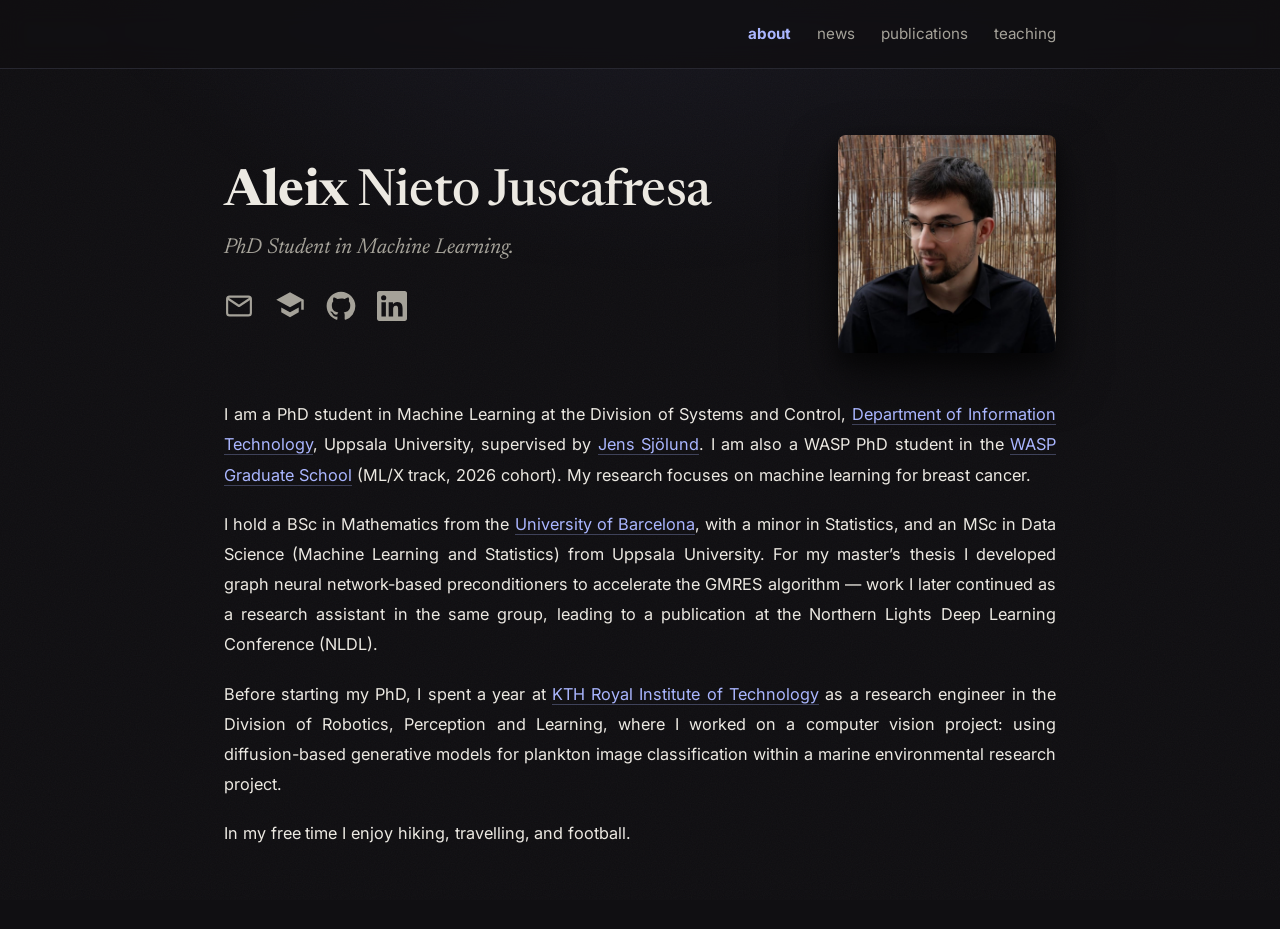
==== index.html @ bf7cae4a "Update index.html" ====
<!DOCTYPE html>
<html lang="en">
<head>
  <meta charset="utf-8" />
  <meta name="viewport" content="width=device-width, initial-scale=1, shrink-to-fit=no" />
  <meta name="author" content="Aleix Nieto Juscafresa" />
  <meta name="description" content="PhD Student in Machine Learning at Uppsala University — machine learning for breast cancer." />
  <meta name="color-scheme" content="dark" />
  <meta name="theme-color" content="#100f12" />
  <title>Aleix Nieto Juscafresa</title>

  <link rel="icon" href="data:image/svg+xml,%3Csvg xmlns='http://www.w3.org/2000/svg' viewBox='0 0 100 100'%3E%3Crect width='100' height='100' rx='22' fill='%231d1d1b'/%3E%3Ctext x='51' y='54' font-family='Georgia,serif' font-size='40' font-weight='500' fill='%23f3f0e9' text-anchor='middle' dominant-baseline='central' letter-spacing='1.5'%3EAN%3C/text%3E%3C/svg%3E" />

  <script>document.documentElement.classList.add('js');</script>

  <link rel="preconnect" href="https://fonts.googleapis.com" />
  <link rel="preconnect" href="https://fonts.gstatic.com" crossorigin />
  <link href="https://fonts.googleapis.com/css2?family=Inter:wght@400;500;600;700&family=Newsreader:ital,opsz,wght@0,6..72,400;0,6..72,500;0,6..72,600;0,6..72,700;1,6..72,400;1,6..72,500&display=swap" rel="stylesheet" />

  <style>
    :root {
      --serif: "Newsreader", Georgia, "Times New Roman", serif;
      --sans: "Inter", -apple-system, BlinkMacSystemFont, "Segoe UI", Roboto, Helvetica, Arial, sans-serif;

      /* Dark is the only theme */
      --bg: #100f12;
      --text: #ece9e2;
      --text-soft: #a5a299;
      --text-faint: #6e6d67;
      --line: #272730;
      --line-strong: #34343f;
      --accent: #aab6ff;
      --accent-hover: #c7ceff;
      --accent-soft: rgba(170, 182, 255, 0.13);
      --arxiv: #ff9a9a;
      --arxiv-soft: rgba(255, 154, 154, 0.12);
      --glow: rgba(150, 160, 255, 0.07);
      --shadow: rgba(0, 0, 0, 0.5);
      --max: 880px;

      color-scheme: dark;
    }

    * { box-sizing: border-box; }
    html { -webkit-text-size-adjust: 100%; scrollbar-width: thin; scrollbar-color: var(--line-strong) transparent; }
    ::-webkit-scrollbar { width: 11px; height: 11px; }
    ::-webkit-scrollbar-thumb { background: var(--line-strong); border-radius: 999px; border: 3px solid var(--bg); }
    ::-webkit-scrollbar-thumb:hover { background: var(--text-faint); }
    ::selection { background: color-mix(in srgb, var(--accent) 22%, transparent); }

    body {
      margin: 0; background: var(--bg); color: var(--text);
      font-family: var(--sans); font-size: 17px; line-height: 1.7;
      -webkit-font-smoothing: antialiased; text-rendering: optimizeLegibility;
    }
    body::before {
      content: ""; position: fixed; inset: 0; z-index: -2; pointer-events: none;
      background: radial-gradient(54rem 34rem at 50% -10%, var(--glow), transparent 68%);
    }
    body::after {
      content: ""; position: fixed; inset: 0; z-index: -1; pointer-events: none; opacity: 0.03;
      background-image: url("data:image/svg+xml,%3Csvg xmlns='http://www.w3.org/2000/svg'%3E%3Cfilter id='n'%3E%3CfeTurbulence type='fractalNoise' baseFrequency='0.85' numOctaves='2' stitchTiles='stitch'/%3E%3C/filter%3E%3Crect width='100%25' height='100%25' filter='url(%23n)'/%3E%3C/svg%3E");
    }

    a { color: var(--accent); text-decoration: none; transition: color 0.15s ease, border-color 0.15s ease, background-color 0.15s ease, transform 0.18s ease; }
    a:hover { color: var(--accent-hover); }
    a:focus-visible { outline: 2px solid var(--accent); outline-offset: 3px; border-radius: 3px; }

    /* ---------- Navigation ---------- */
    .nav {
      position: sticky; top: 0; z-index: 10;
      background: color-mix(in srgb, var(--bg) 82%, transparent);
      backdrop-filter: saturate(170%) blur(12px); -webkit-backdrop-filter: saturate(170%) blur(12px);
      border-bottom: 1px solid var(--line);
    }
    .nav-inner {
      max-width: var(--max); margin: 0 auto; padding: 17px 24px;
      display: flex; align-items: center; justify-content: space-between; gap: 16px; flex-wrap: wrap;
    }
    .nav-name { font-family: var(--serif); font-weight: 500; font-size: 1.26rem; letter-spacing: 0.01em; color: var(--text); transition: opacity 0.3s ease; }
    .nav-name:hover { color: var(--text); }
    .fn { font-weight: 700; }
    .nav-name.is-hidden { visibility: hidden; opacity: 0; pointer-events: none; }
    .nav-links { display: flex; gap: 26px; font-size: 0.95rem; }
    .nav-links a { color: var(--text-soft); transition: color 0.15s ease; }
    .nav-links a:hover { color: var(--accent); }
    .nav-links a.current { color: var(--accent); font-weight: 700; }

    /* ---------- Layout ---------- */
    main { max-width: var(--max); margin: 0 auto; padding: 66px 24px 80px; min-height: calc(100vh - 69px); display: flex; flex-direction: column; }

    .view { display: block; }
    .view + .view { margin-top: 58px; padding-top: 46px; border-top: 1px solid var(--line); }
    .js .view { display: none; }
    .js .view + .view { margin-top: 0; padding-top: 0; border-top: 0; }
    .js .view.active { display: block; }

    h1 { font-family: var(--serif); font-weight: 500; font-size: 3.2rem; line-height: 1.05; letter-spacing: -0.016em; margin: 0; color: var(--text); }
    .hero h1 { white-space: nowrap; }
    .subtitle { font-family: var(--serif); font-style: italic; font-weight: 400; font-size: 1.35rem; color: var(--text-soft); margin: 9px 0 0; }
    .subtitle a { color: var(--accent); }

    .page-head { margin-bottom: 42px; }
    .page-head::before { content: ""; display: block; width: 38px; height: 3px; border-radius: 3px; background: var(--accent); margin-bottom: 22px; }

    /* ---------- About hero ---------- */
    .hero { display: flex; align-items: center; gap: 46px; margin-bottom: 46px; }
    .hero-text { flex: 1 1 auto; min-width: 0; }
    .portrait {
      flex: 0 0 auto; width: 218px; height: 218px; object-fit: cover;
      border-radius: 8px;
      box-shadow: 0 10px 20px rgba(0, 0, 0, 0.45), 0 24px 50px rgba(0, 0, 0, 0.58);
    }

    /* ---------- Bio ---------- */
    .bio p {
      margin: 0 0 19px; line-height: 1.85; font-size: 1.02rem;
      text-align: justify; text-align-last: left;
      -webkit-hyphens: auto; hyphens: auto; hyphenate-limit-chars: 7 3 3; word-spacing: -0.012em;
    }
    .bio p:last-child { margin-bottom: 0; }
    .bio a { border-bottom: 1px solid color-mix(in srgb, var(--accent) 30%, transparent); }
    .bio a:hover { border-color: var(--accent); }

    /* ---------- Social ---------- */
    .social { display: flex; align-items: center; gap: 21px; margin-top: 25px; }
    .social a { color: var(--text-soft); display: inline-flex; line-height: 0; }
    .social a:hover { color: var(--accent); transform: translateY(-2px) scale(1.07); }
    .social svg { width: 30px; height: 30px; }

    /* ---------- News (timeline) ---------- */
    .news { margin-top: 2px; }
    .news-item { display: grid; grid-template-columns: 84px 1fr; column-gap: 24px; }
    .news-date { text-align: right; font-size: 0.84rem; color: var(--text-faint); font-variant-numeric: tabular-nums; padding-top: 22px; }
    .news-body { position: relative; padding: 22px 0 22px 30px; border-left: 1px solid var(--line); }
    .news-body::before {
      content: ""; position: absolute; left: -5.5px; top: 27px;
      width: 11px; height: 11px; border-radius: 50%; background: var(--accent);
      box-shadow: 0 0 0 4px var(--bg); transition: transform 0.25s ease;
    }
    .news-item:hover .news-body::before { transform: scale(1.35); }
    .news-item:first-child .news-date { padding-top: 5px; }
    .news-item:first-child .news-body { padding-top: 5px; }
    .news-item:first-child .news-body::before { top: 10px; }
    .news-item:last-child .news-body { padding-bottom: 4px; }
    .news-body p { margin: 0; font-size: 1.01rem; line-height: 1.65; }
    .news-body a { border-bottom: 1px solid color-mix(in srgb, var(--accent) 30%, transparent); }
    .news-body a:hover { border-color: var(--accent); }

    .tag {
      display: inline-block; font-size: 0.68rem; font-weight: 600; letter-spacing: 0.07em;
      text-transform: uppercase; padding: 3px 11px; border-radius: 999px; margin-bottom: 10px;
      color: var(--accent); background: var(--accent-soft);
    }

    /* ---------- Publications (timeline) ---------- */
    .pubs { margin-top: 2px; }
    .pub { display: grid; grid-template-columns: 48px 1fr; column-gap: 26px; }
    .pub-year { text-align: right; font-size: 0.86rem; color: var(--text-faint); font-variant-numeric: tabular-nums; padding-top: 21px; }
    .pub-main { position: relative; padding: 21px 0 21px 30px; border-left: 1px solid var(--line); }
    .pub-main::before {
      content: ""; position: absolute; left: -5.5px; top: 26px;
      width: 11px; height: 11px; border-radius: 50%; background: var(--accent);
      box-shadow: 0 0 0 4px var(--bg); transition: transform 0.25s ease;
    }
    .pub:hover .pub-main::before { transform: scale(1.35); }
    .pub:first-child .pub-year { padding-top: 5px; }
    .pub:first-child .pub-main { padding-top: 5px; }
    .pub:first-child .pub-main::before { top: 10px; }
    .pub:last-child .pub-main { padding-bottom: 4px; }

    .chip {
      display: inline-block; font-size: 0.69rem; font-weight: 600; letter-spacing: 0.07em;
      text-transform: uppercase; padding: 4px 11px; border-radius: 999px; margin-bottom: 11px;
    }
    .chip.thesis { color: var(--text-soft); background: color-mix(in srgb, var(--text-soft) 13%, transparent); }
    .chip.conf { color: var(--accent); background: var(--accent-soft); }
    .chip.arxiv { color: var(--arxiv); background: var(--arxiv-soft); }

    .pub-title { font-weight: 600; font-size: 1.14rem; line-height: 1.4; letter-spacing: -0.01em; margin: 0 0 6px; }
    .pub-title a { color: var(--text); }
    .pub-title a:hover { color: var(--accent); }
    .pub-authors { font-size: 0.97rem; color: var(--text-soft); }
    .pub-authors .me { color: var(--text); font-weight: 700; }
    .pub-venue { font-size: 0.93rem; color: var(--text-soft); font-style: italic; margin-top: 4px; }
    .pub-links { margin-top: 12px; display: flex; gap: 9px; flex-wrap: wrap; }
    .pub-links a { font-size: 0.81rem; font-weight: 500; color: var(--accent); border: 1px solid var(--line-strong); border-radius: 999px; padding: 3px 14px; }
    .pub-links a:hover { border-color: var(--accent); background: var(--accent-soft); transform: translateY(-1px); }

    /* ---------- Teaching ---------- */
    .lede {
      font-size: 1.06rem; line-height: 1.85; margin: 0 0 4px;
      text-align: justify; text-align-last: left;
      -webkit-hyphens: auto; hyphens: auto; hyphenate-limit-chars: 7 3 3; word-spacing: -0.012em;
    }
    .courses-head { font-size: 0.76rem; font-weight: 600; letter-spacing: 0.14em; text-transform: uppercase; color: var(--text-faint); margin: 38px 0 6px; }
    .course {
      display: flex; align-items: center; justify-content: space-between; gap: 16px;
      padding: 17px 0; border-bottom: 1px solid var(--line);
    }
    .course:last-child { border-bottom: 0; }
    .course-name { font-weight: 500; font-size: 1.05rem; }
    .badge {
      flex: none; font-size: 0.72rem; font-weight: 600; letter-spacing: 0.04em; text-transform: uppercase;
      padding: 3px 12px; border-radius: 999px; color: var(--text-soft);
      background: color-mix(in srgb, var(--text-soft) 12%, transparent);
    }
    .badge.grad { color: var(--accent); background: var(--accent-soft); }

    /* ---------- Entrance animations ---------- */
    @keyframes rise { from { opacity: 0; transform: translateY(13px); } to { opacity: 1; transform: none; } }

    .js #about.active .portrait            { animation: rise .62s cubic-bezier(.21,.7,.25,1) both; animation-delay: .04s; }
    .js #about.active .hero-text h1        { animation: rise .62s cubic-bezier(.21,.7,.25,1) both; animation-delay: .11s; }
    .js #about.active .hero-text .subtitle { animation: rise .62s cubic-bezier(.21,.7,.25,1) both; animation-delay: .18s; }
    .js #about.active .hero-text .social   { animation: rise .62s cubic-bezier(.21,.7,.25,1) both; animation-delay: .25s; }
    .js #about.active .bio p:nth-child(1)  { animation: rise .62s cubic-bezier(.21,.7,.25,1) both; animation-delay: .32s; }
    .js #about.active .bio p:nth-child(2)  { animation: rise .62s cubic-bezier(.21,.7,.25,1) both; animation-delay: .38s; }
    .js #about.active .bio p:nth-child(3)  { animation: rise .62s cubic-bezier(.21,.7,.25,1) both; animation-delay: .44s; }
    .js #about.active .bio p:nth-child(4)  { animation: rise .62s cubic-bezier(.21,.7,.25,1) both; animation-delay: .50s; }

    .js #news.active .page-head            { animation: rise .6s cubic-bezier(.21,.7,.25,1) both; animation-delay: .04s; }
    .js #news.active .news-item:nth-child(1){ animation: rise .6s cubic-bezier(.21,.7,.25,1) both; animation-delay: .14s; }
    .js #news.active .news-item:nth-child(2){ animation: rise .6s cubic-bezier(.21,.7,.25,1) both; animation-delay: .21s; }
    .js #news.active .news-item:nth-child(3){ animation: rise .6s cubic-bezier(.21,.7,.25,1) both; animation-delay: .28s; }
    .js #news.active .news-item:nth-child(4){ animation: rise .6s cubic-bezier(.21,.7,.25,1) both; animation-delay: .35s; }

    .js #publications.active .page-head       { animation: rise .6s cubic-bezier(.21,.7,.25,1) both; animation-delay: .04s; }
    .js #publications.active .pub:nth-child(1){ animation: rise .6s cubic-bezier(.21,.7,.25,1) both; animation-delay: .14s; }
    .js #publications.active .pub:nth-child(2){ animation: rise .6s cubic-bezier(.21,.7,.25,1) both; animation-delay: .21s; }
    .js #publications.active .pub:nth-child(3){ animation: rise .6s cubic-bezier(.21,.7,.25,1) both; animation-delay: .28s; }
    .js #publications.active .pub:nth-child(4){ animation: rise .6s cubic-bezier(.21,.7,.25,1) both; animation-delay: .35s; }

    .js #teaching.active .page-head                 { animation: rise .6s cubic-bezier(.21,.7,.25,1) both; animation-delay: .04s; }
    .js #teaching.active .lede                       { animation: rise .6s cubic-bezier(.21,.7,.25,1) both; animation-delay: .14s; }
    .js #teaching.active .courses-head               { animation: rise .6s cubic-bezier(.21,.7,.25,1) both; animation-delay: .21s; }
    .js #teaching.active .courses .course:nth-child(1){ animation: rise .6s cubic-bezier(.21,.7,.25,1) both; animation-delay: .28s; }
    .js #teaching.active .courses .course:nth-child(2){ animation: rise .6s cubic-bezier(.21,.7,.25,1) both; animation-delay: .34s; }
    .js #teaching.active .courses .course:nth-child(3){ animation: rise .6s cubic-bezier(.21,.7,.25,1) both; animation-delay: .40s; }
    .js #teaching.active .courses .course:nth-child(4){ animation: rise .6s cubic-bezier(.21,.7,.25,1) both; animation-delay: .46s; }

    /* ---------- Responsive: stack the hero before a one-line name would crowd ---------- */
    @media (max-width: 880px) {
      .hero { flex-direction: column-reverse; align-items: center; text-align: center; gap: 28px; margin-bottom: 42px; }
      .social { justify-content: center; }
    }

    /* ---------- Mobile ---------- */
    @media (max-width: 620px) {
      body { font-size: 16px; }
      main { padding-top: 46px; min-height: 0; }
      h1 { font-size: 2.4rem; }
      .hero h1 { white-space: normal; }
      .subtitle { font-size: 1.22rem; }
      .hero { flex-direction: column-reverse; align-items: center; text-align: center; gap: 26px; margin-bottom: 40px; }
      .portrait { width: 172px; height: 172px; }
      .social { justify-content: center; }
      .bio p, .lede { text-align: left; text-align-last: left; }

      .news-item { grid-template-columns: 1fr; border-bottom: 1px solid var(--line); padding-bottom: 18px; }
      .news-item:last-child { border-bottom: 0; }
      .news-date { text-align: left; padding-top: 18px; margin-bottom: 2px; font-weight: 600; color: var(--text-soft); }
      .news-item:first-child .news-date { padding-top: 4px; }
      .news-body { border-left: 0; padding: 0; }
      .news-body::before { display: none; }

      .pub { grid-template-columns: 1fr; border-bottom: 1px solid var(--line); padding-bottom: 22px; }
      .pub:last-child { border-bottom: 0; }
      .pub-year { text-align: left; padding-top: 22px; margin-bottom: 2px; font-weight: 600; color: var(--text-soft); }
      .pub:first-child .pub-year { padding-top: 4px; }
      .pub-main { border-left: 0; padding: 0; }
      .pub-main::before { display: none; }
    }

    @media (prefers-reduced-motion: reduce) {
      *, *::before, *::after { animation: none !important; transition: none !important; }
    }
  </style>
</head>
<body>
  <!-- ============================================================
       HOW TO PUBLISH
       1. Keep this file named  index.html
       2. Put it together with squared.jpg in a repo named exactly
          aleixnieto.github.io  (in the repo root)
       3. Your site goes live at  https://aleixnieto.github.io/
  ============================================================ -->

  <header class="nav">
    <div class="nav-inner">
      <a class="nav-name is-hidden" href="#about" data-view="about"><span class="fn">Aleix</span> Nieto Juscafresa</a>
      <nav class="nav-links" aria-label="Primary">
        <a href="#about" data-view="about" class="current">about</a>
        <a href="#news" data-view="news">news</a>
        <a href="#publications" data-view="publications">publications</a>
        <a href="#teaching" data-view="teaching">teaching</a>
      </nav>
    </div>
  </header>

  <main>
    <!-- ===================== ABOUT ===================== -->
    <section class="view active" id="about">
      <div class="hero">
        <div class="hero-text">
          <h1><span class="fn">Aleix</span> Nieto Juscafresa</h1>
          <p class="subtitle">PhD Student in Machine Learning.</p>
          <div class="social">
            <a href="mailto:aleixnieto@gmail.com" title="Email" aria-label="Email">
              <svg viewBox="0 0 24 24" fill="none" stroke="currentColor" stroke-width="1.7" stroke-linecap="round" stroke-linejoin="round" aria-hidden="true"><rect x="2.5" y="4.5" width="19" height="15" rx="2"/><path d="M3 6l9 6 9-6"/></svg>
            </a>
            <a href="https://scholar.google.com/citations?user=vavacbAAAAAJ&amp;hl=ca" target="_blank" rel="noopener" title="Google Scholar" aria-label="Google Scholar">
              <svg viewBox="0 0 24 24" fill="currentColor" aria-hidden="true"><path d="M12 1L1 7l11 6 9-4.91V15h2V7L12 1z"/><path d="M5 13.18v3.91L12 21l7-3.91v-3.91l-7 3.82-7-3.82z"/></svg>
            </a>
            <a href="https://github.com/aleixnieto" target="_blank" rel="noopener" title="GitHub" aria-label="GitHub">
              <svg viewBox="0 0 24 24" fill="currentColor" aria-hidden="true"><path d="M12 .5C5.73.5.5 5.73.5 12c0 5.08 3.29 9.39 7.86 10.91.58.11.79-.25.79-.56 0-.27-.01-1-.02-1.96-3.2.7-3.88-1.54-3.88-1.54-.52-1.33-1.28-1.69-1.28-1.69-1.05-.72.08-.7.08-.7 1.16.08 1.77 1.19 1.77 1.19 1.03 1.77 2.7 1.26 3.36.96.1-.75.4-1.26.73-1.55-2.55-.29-5.24-1.28-5.24-5.69 0-1.26.45-2.29 1.19-3.1-.12-.29-.52-1.46.11-3.05 0 0 .97-.31 3.18 1.18a11.1 11.1 0 0 1 2.9-.39c.98 0 1.97.13 2.9.39 2.2-1.49 3.17-1.18 3.17-1.18.63 1.59.23 2.76.11 3.05.74.81 1.19 1.84 1.19 3.1 0 4.42-2.69 5.39-5.25 5.68.41.36.78 1.06.78 2.14 0 1.55-.01 2.8-.01 3.18 0 .31.21.68.8.56A11.51 11.51 0 0 0 23.5 12C23.5 5.73 18.27.5 12 .5z"/></svg>
            </a>
            <a href="https://www.linkedin.com/in/aleixnieto" target="_blank" rel="noopener" title="LinkedIn" aria-label="LinkedIn">
              <svg viewBox="0 0 24 24" fill="currentColor" aria-hidden="true"><path d="M20.45 20.45h-3.55v-5.57c0-1.33-.02-3.04-1.85-3.04-1.85 0-2.14 1.45-2.14 2.94v5.67H9.36V9h3.41v1.56h.05c.48-.9 1.64-1.85 3.37-1.85 3.6 0 4.27 2.37 4.27 5.46v6.28zM5.34 7.43a2.06 2.06 0 1 1 0-4.12 2.06 2.06 0 0 1 0 4.12zM7.12 20.45H3.56V9h3.56v11.45zM22.22 0H1.77C.79 0 0 .77 0 1.73v20.54C0 23.23.79 24 1.77 24h20.45c.98 0 1.78-.77 1.78-1.73V1.73C24 .77 23.2 0 22.22 0z"/></svg>
            </a>
          </div>
        </div>
        <img class="portrait" src="squared.jpg" alt="Aleix Nieto Juscafresa" />
      </div>

      <div class="bio">
        <p>
          I am a PhD student in Machine Learning at the Division of Systems and Control,
          <a href="https://www.it.uu.se/" target="_blank" rel="noopener">Department of Information Technology</a>,
          Uppsala University, supervised by
          <a href="https://www.uu.se/kontakt-och-organisation/personal?query=N20-971" target="_blank" rel="noopener">Jens Sjölund</a>.
          I am also a WASP PhD student in the
          <a href="https://wasp-sweden.org/graduate-school/" target="_blank" rel="noopener">WASP Graduate School</a>
          (ML/X track, 2026 cohort). My research focuses on machine learning for breast cancer.
        </p>
        <p>
          I hold a BSc in Mathematics from the
          <a href="https://www.ub.edu/" target="_blank" rel="noopener">University of Barcelona</a>,
          with a minor in Statistics, and an MSc in Data Science (Machine Learning and Statistics)
          from Uppsala University. For my master&rsquo;s thesis I developed graph neural network-based
          preconditioners to accelerate the GMRES algorithm &mdash; work I later continued as a research
          assistant in the same group, leading to a publication at the Northern Lights Deep Learning
          Conference (NLDL).
        </p>
        <p>
          Before starting my PhD, I spent a year at
          <a href="https://www.kth.se/" target="_blank" rel="noopener">KTH Royal Institute of Technology</a>
          as a research engineer in the Division of Robotics, Perception and Learning, where I worked on
          a computer vision project: using diffusion-based generative models for plankton image
          classification within a marine environmental research project.
        </p>
        <p>In my free time I enjoy hiking, travelling, and football.</p>
      </div>
    </section>

    <!-- ===================== NEWS ===================== -->
    <section class="view" id="news">
      <div class="page-head">
        <h1>News</h1>
        <p class="subtitle">Recent and upcoming activities.</p>
      </div>

      <div class="news">
        <!-- Jul 2026 -->
        <div class="news-item">
          <div class="news-date">Jul 2026</div>
          <div class="news-body">
            <span class="tag">Summer School</span>
            <p>Attending the <a href="https://www.ellismcr.org/" target="_blank" rel="noopener">ELLIS Summer School on Machine Learning for Healthcare and Biology</a> in Manchester (7&ndash;9 July).</p>
          </div>
        </div>

        <!-- Jun 2026 -->
        <div class="news-item">
          <div class="news-date">Jun 2026</div>
          <div class="news-body">
            <span class="tag">Conference</span>
            <p>Presented our work on learned preconditioners for GMRES at <a href="https://nasca26.org/" target="_blank" rel="noopener">NASCA 2026</a> in Kalamata, Greece &mdash; <a href="Kalamata_presentation.pdf" target="_blank" rel="noopener">slides</a>.</p>
          </div>
        </div>

        <!-- Jan 2026 -->
        <div class="news-item">
          <div class="news-date">Jan 2026</div>
          <div class="news-body">
            <span class="tag">PhD</span>
            <p>Started my PhD in Machine Learning at Uppsala University on 26 January.</p>
          </div>
        </div>

        <!-- Dec 2025 -->
        <div class="news-item">
          <div class="news-date">Dec 2025</div>
          <div class="news-body">
            <span class="tag">Workshop</span>
            <p>Attended the <a href="https://sites.google.com/g.harvard.edu/aicceurips" target="_blank" rel="noopener">AICC: Workshop on AI for Climate and Conservation</a>, co-located with EurIPS 2025 in Copenhagen.</p>
          </div>
        </div>
      </div>
    </section>

    <!-- ===================== PUBLICATIONS ===================== -->
    <section class="view" id="publications">
      <div class="page-head">
        <h1>Publications</h1>
        <p class="subtitle">See also my <a href="https://scholar.google.com/citations?user=vavacbAAAAAJ&amp;hl=ca" target="_blank" rel="noopener">Google&nbsp;Scholar</a> profile.</p>
      </div>

      <div class="pubs">
        <!-- 2026 -->
        <div class="pub">
          <div class="pub-year">2026</div>
          <div class="pub-main">
            <span class="chip arxiv">arXiv</span>
            <h3 class="pub-title"><a href="https://arxiv.org/abs/2601.13416" target="_blank" rel="noopener">Diffusion representations for fine-grained image classification: a marine plankton case study</a></h3>
            <div class="pub-authors"><span class="me">Aleix Nieto Juscafresa</span>, Álvaro Mazcuñán Herreros, Josephine Sullivan</div>
            <div class="pub-venue">arXiv:2601.13416</div>
            <div class="pub-links">
              <a href="https://arxiv.org/abs/2601.13416" target="_blank" rel="noopener">arXiv</a>
              <a href="https://arxiv.org/pdf/2601.13416" target="_blank" rel="noopener">PDF</a>
            </div>
          </div>
        </div>

        <!-- 2025 -->
        <div class="pub">
          <div class="pub-year">2025</div>
          <div class="pub-main">
            <span class="chip conf">NLDL 2025</span>
            <h3 class="pub-title"><a href="https://proceedings.mlr.press/v265/hausner25a.html" target="_blank" rel="noopener">Learning incomplete factorization preconditioners for GMRES</a></h3>
            <div class="pub-authors">Paul Häusner, <span class="me">Aleix Nieto Juscafresa</span>, Jens Sjölund</div>
            <div class="pub-venue">Northern Lights Deep Learning Conference (NLDL) &middot; PMLR 265:85&ndash;99</div>
            <div class="pub-links">
              <a href="https://proceedings.mlr.press/v265/hausner25a.html" target="_blank" rel="noopener">Proceedings</a>
              <a href="https://arxiv.org/abs/2409.08262" target="_blank" rel="noopener">arXiv</a>
              <a href="https://github.com/paulhausner/neural-incomplete-factorization" target="_blank" rel="noopener">Code</a>
              <a href="Kalamata_presentation.pdf" target="_blank" rel="noopener">Slides</a>
            </div>
          </div>
        </div>

        <!-- 2024 -->
        <div class="pub">
          <div class="pub-year">2024</div>
          <div class="pub-main">
            <span class="chip thesis">Thesis</span>
            <h3 class="pub-title"><a href="https://uu.diva-portal.org/smash/record.jsf?pid=diva2:1914534" target="_blank" rel="noopener">Graph neural network-based preconditioners for optimizing GMRES</a></h3>
            <div class="pub-authors"><span class="me">Aleix Nieto Juscafresa</span></div>
            <div class="pub-venue">Master&rsquo;s thesis &middot; Uppsala University</div>
            <div class="pub-links">
              <a href="https://uu.diva-portal.org/smash/record.jsf?pid=diva2:1914534" target="_blank" rel="noopener">Thesis</a>
              <a href="https://github.com/aleixnieto/master_thesis" target="_blank" rel="noopener">Code</a>
              <a href="masters_thesis_presentation.pdf" target="_blank" rel="noopener">Slides</a>
            </div>
          </div>
        </div>

        <!-- 2022 -->
        <div class="pub">
          <div class="pub-year">2022</div>
          <div class="pub-main">
            <span class="chip thesis">Thesis</span>
            <h3 class="pub-title"><a href="https://diposit.ub.edu/dspace/handle/2445/192075" target="_blank" rel="noopener">An introduction to explainable artificial intelligence with LIME and SHAP</a></h3>
            <div class="pub-authors"><span class="me">Aleix Nieto Juscafresa</span></div>
            <div class="pub-venue">Bachelor&rsquo;s thesis &middot; University of Barcelona</div>
            <div class="pub-links">
              <a href="https://diposit.ub.edu/dspace/handle/2445/192075" target="_blank" rel="noopener">Thesis</a>
              <a href="https://github.com/aleixnieto/LIME_SHAP" target="_blank" rel="noopener">Code</a>
              <a href="bachelors_thesis_presentation.pdf" target="_blank" rel="noopener">Slides</a>
            </div>
          </div>
        </div>
      </div>
    </section>

    <!-- ===================== TEACHING ===================== -->
    <section class="view" id="teaching">
      <div class="page-head">
        <h1>Teaching</h1>
        <p class="subtitle">Teaching Assistant, Uppsala University.</p>
      </div>

      <p class="lede">
        During my time as a master&rsquo;s student I was employed as a Teaching Assistant at the IT
        department of Uppsala University. As part of my PhD education I am working 20% on teaching duties.
      </p>

      <div class="courses-head">Courses</div>
      <div class="courses">
        <div class="course"><span class="course-name">Advanced Probabilistic Machine Learning</span><span class="badge grad">Graduate</span></div>
        <div class="course"><span class="course-name">Statistical Machine Learning</span><span class="badge grad">Graduate</span></div>
        <div class="course"><span class="course-name">Introduction to Machine Learning</span><span class="badge">Undergraduate</span></div>
        <div class="course"><span class="course-name">Scientific Computing for Data Analysis</span><span class="badge">Undergraduate</span></div>
      </div>
    </section>
  </main>

  <script>
    (function () {
      /* View switching */
      var views = ["about", "news", "publications", "teaching"];
      var navName = document.querySelector(".nav-name");
      function show(id) {
        if (views.indexOf(id) === -1) id = "about";
        var sections = document.querySelectorAll(".view");
        for (var i = 0; i < sections.length; i++) sections[i].classList.toggle("active", sections[i].id === id);
        var links = document.querySelectorAll(".nav-links a[data-view]");
        for (var j = 0; j < links.length; j++) links[j].classList.toggle("current", links[j].getAttribute("data-view") === id);
        if (navName) navName.classList.toggle("is-hidden", id === "about");
        window.scrollTo(0, 0);
      }
      function fromHash() { show((location.hash || "#about").replace("#", "")); }
      document.addEventListener("click", function (e) {
        var a = e.target.closest("a[data-view]");
        if (!a) return;
        e.preventDefault();
        var id = a.getAttribute("data-view");
        if (location.hash !== "#" + id) history.pushState(null, "", "#" + id);
        show(id);
      });
      window.addEventListener("popstate", fromHash);
      window.addEventListener("hashchange", fromHash);
      fromHash();
    })();
  </script>
</body>
</html>
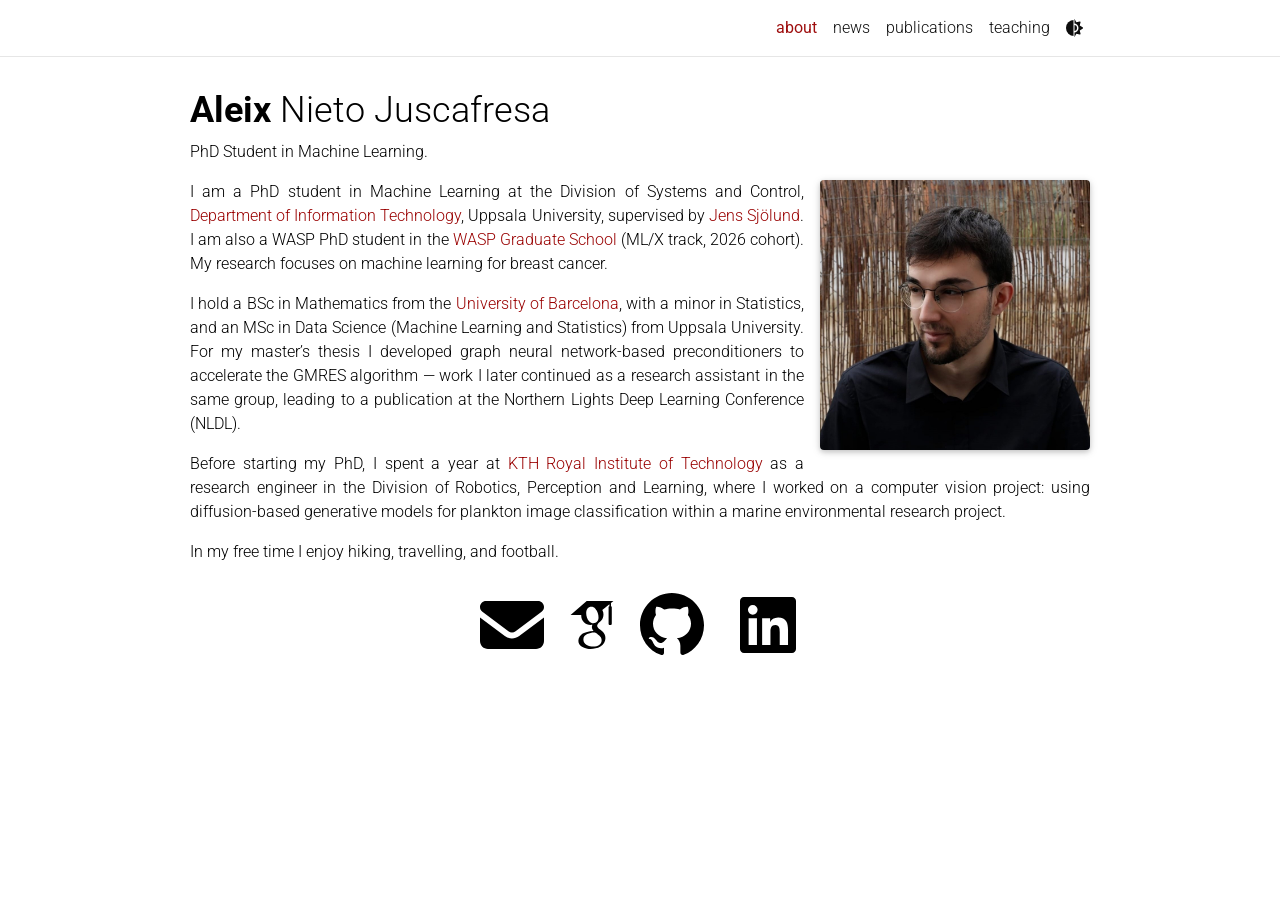
==== commit 908dbe33: "Add files via upload" ====
--- a/index.html
+++ b/index.html
@@ -5,276 +5,297 @@
   <meta name="viewport" content="width=device-width, initial-scale=1, shrink-to-fit=no" />
   <meta name="author" content="Aleix Nieto Juscafresa" />
   <meta name="description" content="PhD Student in Machine Learning at Uppsala University — machine learning for breast cancer." />
-  <meta name="color-scheme" content="dark" />
-  <meta name="theme-color" content="#100f12" />
+  <meta name="color-scheme" content="light dark" />
   <title>Aleix Nieto Juscafresa</title>
 
-  <link rel="icon" href="data:image/svg+xml,%3Csvg xmlns='http://www.w3.org/2000/svg' viewBox='0 0 100 100'%3E%3Crect width='100' height='100' rx='22' fill='%231d1d1b'/%3E%3Ctext x='51' y='54' font-family='Georgia,serif' font-size='40' font-weight='500' fill='%23f3f0e9' text-anchor='middle' dominant-baseline='central' letter-spacing='1.5'%3EAN%3C/text%3E%3C/svg%3E" />
-
-  <script>document.documentElement.classList.add('js');</script>
+  <link rel="icon" type="image/png" sizes="32x32" href="[data-uri]" />
+  <link rel="icon" type="image/svg+xml" href="[data-uri]" />
+
+  <script>
+    /* Theme: follows the system by default; the navbar button cycles system -> light -> dark.
+       Runs in the head so the right theme is set before first paint. */
+    (function () {
+      var root = document.documentElement;
+      var mq = window.matchMedia ? window.matchMedia("(prefers-color-scheme: dark)") : null;
+      var setting = null;
+      try { setting = localStorage.getItem("theme"); } catch (e) {}
+      if (setting !== "light" && setting !== "dark" && setting !== "system") setting = "system";
+
+      function apply() {
+        var theme = setting === "system" ? (mq && mq.matches ? "dark" : "light") : setting;
+        root.setAttribute("data-theme-setting", setting);
+        root.setAttribute("data-theme", theme);
+      }
+      window.toggleThemeSetting = function () {
+        setting = { system: "light", light: "dark", dark: "system" }[setting];
+        try { localStorage.setItem("theme", setting); } catch (e) {}
+        root.classList.add("transition");
+        window.setTimeout(function () { root.classList.remove("transition"); }, 500);
+        apply();
+      };
+
+      root.classList.add("js");
+      apply();
+      if (mq && mq.addEventListener) mq.addEventListener("change", apply);
+      else if (mq && mq.addListener) mq.addListener(apply);
+    })();
+  </script>
 
   <link rel="preconnect" href="https://fonts.googleapis.com" />
   <link rel="preconnect" href="https://fonts.gstatic.com" crossorigin />
-  <link href="https://fonts.googleapis.com/css2?family=Inter:wght@400;500;600;700&family=Newsreader:ital,opsz,wght@0,6..72,400;0,6..72,500;0,6..72,600;0,6..72,700;1,6..72,400;1,6..72,500&display=swap" rel="stylesheet" />
+  <link href="https://fonts.googleapis.com/css?family=Roboto:300,400,500,700&display=swap" rel="stylesheet" />
 
   <style>
+    /* al-folio look: Roboto Light, Uppsala University red (#990000) as the accent, light and dark themes. */
+
+    /* ---------- Theme ---------- */
     :root {
-      --serif: "Newsreader", Georgia, "Times New Roman", serif;
-      --sans: "Inter", -apple-system, BlinkMacSystemFont, "Segoe UI", Roboto, Helvetica, Arial, sans-serif;
-
-      /* Dark is the only theme */
-      --bg: #100f12;
-      --text: #ece9e2;
-      --text-soft: #a5a299;
-      --text-faint: #6e6d67;
-      --line: #272730;
-      --line-strong: #34343f;
-      --accent: #aab6ff;
-      --accent-hover: #c7ceff;
-      --accent-soft: rgba(170, 182, 255, 0.13);
-      --arxiv: #ff9a9a;
-      --arxiv-soft: rgba(255, 154, 154, 0.12);
-      --glow: rgba(150, 160, 255, 0.07);
-      --shadow: rgba(0, 0, 0, 0.5);
-      --max: 880px;
-
+      color-scheme: light;
+      --global-bg-color: #ffffff;
+      --global-text-color: #000000;
+      --global-text-color-light: #828282;
+      --global-theme-color: #990000;
+      --global-hover-color: #990000;
+      --global-divider-color: rgba(0, 0, 0, 0.1);
+      --global-text-color-soft: #666666;
+      --global-line-strong: rgba(0, 0, 0, 0.18);
+      --global-theme-soft: rgba(153, 0, 0, 0.07);
+      --global-table-text-color: #212529;
+      --global-back-to-top-bg-color: rgba(0, 0, 0, 0.4);
+      --global-back-to-top-text-color: #ffffff;
+    }
+    html[data-theme="dark"] {
       color-scheme: dark;
-    }
-
-    * { box-sizing: border-box; }
-    html { -webkit-text-size-adjust: 100%; scrollbar-width: thin; scrollbar-color: var(--line-strong) transparent; }
-    ::-webkit-scrollbar { width: 11px; height: 11px; }
-    ::-webkit-scrollbar-thumb { background: var(--line-strong); border-radius: 999px; border: 3px solid var(--bg); }
-    ::-webkit-scrollbar-thumb:hover { background: var(--text-faint); }
-    ::selection { background: color-mix(in srgb, var(--accent) 22%, transparent); }
-
+      --global-bg-color: #1c1c1d;
+      --global-text-color: #e8e8e8;
+      --global-text-color-light: #828282;
+      --global-theme-color: #e08585;
+      --global-hover-color: #e08585;
+      --global-divider-color: #424246;
+      --global-text-color-soft: #a8a8a8;
+      --global-line-strong: #4a4a50;
+      --global-theme-soft: rgba(224, 133, 133, 0.13);
+      --global-table-text-color: #ffffff;
+      --global-back-to-top-bg-color: rgba(255, 255, 255, 0.5);
+      --global-back-to-top-text-color: #000000;
+    }
+    html.transition, html.transition *, html.transition *::before, html.transition *::after {
+      transition: all 750ms !important;
+    }
+
+    /* ---------- Base ---------- */
+    *, *::before, *::after { box-sizing: border-box; }
+    html { line-height: 1.15; -webkit-text-size-adjust: 100%; }
     body {
-      margin: 0; background: var(--bg); color: var(--text);
-      font-family: var(--sans); font-size: 17px; line-height: 1.7;
-      -webkit-font-smoothing: antialiased; text-rendering: optimizeLegibility;
-    }
-    body::before {
-      content: ""; position: fixed; inset: 0; z-index: -2; pointer-events: none;
-      background: radial-gradient(54rem 34rem at 50% -10%, var(--glow), transparent 68%);
-    }
-    body::after {
-      content: ""; position: fixed; inset: 0; z-index: -1; pointer-events: none; opacity: 0.03;
-      background-image: url("data:image/svg+xml,%3Csvg xmlns='http://www.w3.org/2000/svg'%3E%3Cfilter id='n'%3E%3CfeTurbulence type='fractalNoise' baseFrequency='0.85' numOctaves='2' stitchTiles='stitch'/%3E%3C/filter%3E%3Crect width='100%25' height='100%25' filter='url(%23n)'/%3E%3C/svg%3E");
-    }
-
-    a { color: var(--accent); text-decoration: none; transition: color 0.15s ease, border-color 0.15s ease, background-color 0.15s ease, transform 0.18s ease; }
-    a:hover { color: var(--accent-hover); }
-    a:focus-visible { outline: 2px solid var(--accent); outline-offset: 3px; border-radius: 3px; }
+      margin: 0; padding: 57px 0 2.5rem;
+      font-family: Roboto, sans-serif; font-size: 1rem; font-weight: 300; line-height: 1.5;
+      color: var(--global-text-color); background-color: var(--global-bg-color); text-align: left;
+    }
+    h1, h2, h3 { margin-top: 0; margin-bottom: 0.5rem; font-weight: 300; line-height: 1.2; }
+    h1 { font-size: 2.25rem; }
+    h2 { font-size: 2rem; }
+    h3 { font-size: 1.75rem; }
+    p { margin-top: 0; margin-bottom: 1rem; }
+    ol, ul { margin-top: 0; margin-bottom: 1rem; }
+    figure { margin: 0 0 1rem; }
+    img { vertical-align: middle; border-style: none; }
+    svg { overflow: hidden; vertical-align: middle; }
+    table { border-collapse: collapse; }
+    th { text-align: inherit; text-align: -webkit-match-parent; }
+    button { margin: 0; font-family: inherit; font-size: inherit; line-height: inherit; border-radius: 0; text-transform: none; overflow: visible; }
+    button:not(:disabled) { cursor: pointer; }
+
+    p, h1, h2, h3, em, div, li, span, strong { color: var(--global-text-color); }
+    a b, a em, a i, a strong { color: inherit; }
+    a { color: var(--global-theme-color); text-decoration: none; background-color: transparent; }
+    a:hover { color: var(--global-hover-color); text-decoration: underline; }
+
+    .container { width: 100%; max-width: 930px; padding-right: 15px; padding-left: 15px; margin-right: auto; margin-left: auto; }
+    .mt-5 { margin-top: 2rem !important; }
+    .font-weight-bold { font-weight: 700 !important; }
+    .font-weight-lighter { font-weight: lighter !important; }
+    .float-right { float: right !important; }
+    .clearfix::after { display: block; clear: both; content: ""; }
+    .img-fluid { max-width: 100%; height: auto; }
+    .rounded { border-radius: 0.25rem !important; }
+    .z-depth-1 { box-shadow: 0 2px 5px 0 rgba(0, 0, 0, 0.16), 0 2px 10px 0 rgba(0, 0, 0, 0.12) !important; }
 
     /* ---------- Navigation ---------- */
-    .nav {
-      position: sticky; top: 0; z-index: 10;
-      background: color-mix(in srgb, var(--bg) 82%, transparent);
-      backdrop-filter: saturate(170%) blur(12px); -webkit-backdrop-filter: saturate(170%) blur(12px);
-      border-bottom: 1px solid var(--line);
-    }
-    .nav-inner {
-      max-width: var(--max); margin: 0 auto; padding: 17px 24px;
-      display: flex; align-items: center; justify-content: space-between; gap: 16px; flex-wrap: wrap;
-    }
-    .nav-name { font-family: var(--serif); font-weight: 500; font-size: 1.26rem; letter-spacing: 0.01em; color: var(--text); transition: opacity 0.3s ease; }
-    .nav-name:hover { color: var(--text); }
-    .fn { font-weight: 700; }
-    .nav-name.is-hidden { visibility: hidden; opacity: 0; pointer-events: none; }
-    .nav-links { display: flex; gap: 26px; font-size: 0.95rem; }
-    .nav-links a { color: var(--text-soft); transition: color 0.15s ease; }
-    .nav-links a:hover { color: var(--accent); }
-    .nav-links a.current { color: var(--accent); font-weight: 700; }
-
-    /* ---------- Layout ---------- */
-    main { max-width: var(--max); margin: 0 auto; padding: 66px 24px 80px; min-height: calc(100vh - 69px); display: flex; flex-direction: column; }
-
-    .view { display: block; }
-    .view + .view { margin-top: 58px; padding-top: 46px; border-top: 1px solid var(--line); }
+    .navbar {
+      position: fixed; top: 0; right: 0; left: 0; z-index: 1030;
+      display: flex; flex-wrap: wrap; align-items: center; justify-content: space-between;
+      padding: 0.5rem 1rem;
+      background-color: var(--global-bg-color);
+      border-bottom: 1px solid var(--global-divider-color);
+      opacity: 0.95;
+    }
+    .navbar > .container { display: flex; flex-wrap: wrap; align-items: center; justify-content: space-between; }
+    .navbar-brand {
+      display: inline-block; padding-top: 0.3125rem; padding-bottom: 0.3125rem; margin-right: 1rem;
+      font-size: 1.25rem; line-height: inherit; white-space: nowrap; color: var(--global-text-color);
+    }
+    .navbar-brand:hover { color: var(--global-text-color); text-decoration: none; }
+    .navbar-brand[hidden] { display: none; }
+
+    .navbar-toggler {
+      margin-left: auto; padding: 0.25rem 0.75rem; font-size: 1.25rem; line-height: 1;
+      color: rgba(0, 0, 0, 0.5); background-color: transparent;
+      border: 1px solid rgba(0, 0, 0, 0.1); border-radius: 0.25rem;
+    }
+    .navbar-toggler .icon-bar {
+      display: block; width: 22px; height: 2px; margin-bottom: 4px; border-radius: 1px;
+      background-color: var(--global-text-color); transition: all 0.2s;
+    }
+    .navbar-toggler .top-bar { transform: rotate(45deg); transform-origin: 10% 10%; }
+    .navbar-toggler .middle-bar { opacity: 0; }
+    .navbar-toggler .bottom-bar { transform: rotate(-45deg); transform-origin: 10% 90%; }
+    .navbar-toggler.collapsed .top-bar { transform: rotate(0); }
+    .navbar-toggler.collapsed .middle-bar { opacity: 1; }
+    .navbar-toggler.collapsed .bottom-bar { transform: rotate(0); }
+
+    .navbar-collapse { flex-basis: 100%; flex-grow: 1; align-items: center; text-align: right; }
+    .navbar-collapse:not(.show) { display: none; }
+    .navbar-nav { display: flex; flex-direction: column; flex-wrap: nowrap; margin: 0 0 0 auto; padding-left: 0; list-style: none; }
+    .navbar-nav .nav-link { display: block; padding: 0.5rem 0; color: var(--global-text-color); }
+    .navbar-nav .nav-link:hover { color: var(--global-hover-color); text-decoration: none; }
+    .navbar-nav .nav-item.active > .nav-link { font-weight: bolder; color: var(--global-theme-color); }
+
+    #light-toggle {
+      display: inline-flex; align-items: center; justify-content: center;
+      width: 2rem; height: 2rem; padding: 0; border: 0;
+      color: var(--global-text-color); background-color: inherit;
+    }
+    #light-toggle:hover { color: var(--global-hover-color); }
+    #light-toggle svg { display: none; height: 1em; width: 1em; fill: currentColor; overflow: visible; }
+    #light-toggle svg.icon-light { width: 1.125em; }
+    html[data-theme-setting="system"] #light-toggle .icon-system,
+    html[data-theme-setting="light"] #light-toggle .icon-light,
+    html[data-theme-setting="dark"] #light-toggle .icon-dark { display: block; }
+    html:not(.js) .toggle-container { display: none; }
+
+    @media (min-width: 576px) {
+      .navbar { flex-flow: row nowrap; justify-content: flex-start; }
+      .navbar > .container { flex-wrap: nowrap; }
+      .navbar-toggler { display: none; }
+      .navbar-collapse { display: flex !important; flex-basis: auto; }
+      .navbar-nav { flex-direction: row; }
+      .navbar-nav .nav-link { padding-right: 0.5rem; padding-left: 0.5rem; }
+      #light-toggle { transform: translateY(4px); }
+    }
+    @media (max-width: 575.98px) {
+      .navbar > .container { padding-right: 0; padding-left: 0; }
+    }
+
+    /* Scroll position bar under the navbar */
+    #progress {
+      position: fixed; top: 57px; left: 0; z-index: 10; width: 100%; height: 1px;
+      -webkit-appearance: none; -moz-appearance: none; appearance: none;
+      border: none; background-color: transparent; color: var(--global-theme-color);
+    }
+    #progress::-webkit-progress-bar { background-color: transparent; }
+    #progress::-webkit-progress-value { background-color: var(--global-theme-color); }
+    #progress::-moz-progress-bar { background-color: var(--global-theme-color); }
+
+    /* Back to top */
+    #back-to-top {
+      position: fixed; right: 30px; bottom: 30px; z-index: 10;
+      display: flex; align-items: center; justify-content: center;
+      width: 40px; height: 40px; padding: 2px 0 0; border: 0; border-radius: 50%;
+      color: var(--global-back-to-top-text-color); background: var(--global-back-to-top-bg-color);
+      box-shadow: 0 2px 5px 0 rgba(0, 0, 0, 0.26);
+      opacity: 1; transition: bottom 0.2s, opacity 0.2s;
+      -webkit-tap-highlight-color: transparent; -webkit-user-select: none; user-select: none;
+    }
+    #back-to-top svg { width: 20px; height: 20px; fill: currentColor; }
+    #back-to-top.hidden { opacity: 0; pointer-events: none; }
+
+    /* ---------- Pages ---------- */
+    .view { scroll-margin-top: calc(57px + 2rem); }
+    .view + .view { margin-top: 3rem; padding-top: 3rem; border-top: 1px solid var(--global-divider-color); }
     .js .view { display: none; }
     .js .view + .view { margin-top: 0; padding-top: 0; border-top: 0; }
     .js .view.active { display: block; }
 
-    h1 { font-family: var(--serif); font-weight: 500; font-size: 3.2rem; line-height: 1.05; letter-spacing: -0.016em; margin: 0; color: var(--text); }
-    .hero h1 { white-space: nowrap; }
-    .subtitle { font-family: var(--serif); font-style: italic; font-weight: 400; font-size: 1.35rem; color: var(--text-soft); margin: 9px 0 0; }
-    .subtitle a { color: var(--accent); }
-
-    .page-head { margin-bottom: 42px; }
-    .page-head::before { content: ""; display: block; width: 38px; height: 3px; border-radius: 3px; background: var(--accent); margin-bottom: 22px; }
-
-    /* ---------- About hero ---------- */
-    .hero { display: flex; align-items: center; gap: 46px; margin-bottom: 46px; }
-    .hero-text { flex: 1 1 auto; min-width: 0; }
-    .portrait {
-      flex: 0 0 auto; width: 218px; height: 218px; object-fit: cover;
-      border-radius: 8px;
-      box-shadow: 0 10px 20px rgba(0, 0, 0, 0.45), 0 24px 50px rgba(0, 0, 0, 0.58);
-    }
-
-    /* ---------- Bio ---------- */
-    .bio p {
-      margin: 0 0 19px; line-height: 1.85; font-size: 1.02rem;
+    .post-description { margin-bottom: 1.5rem; }
+    #teaching .post-header { margin-bottom: 1.5rem; }
+
+    /* About */
+    .profile { width: 100%; }
+    .profile img { width: 100%; }
+    .profile.float-right { margin-left: 1rem; }
+    @media (min-width: 576px) { .profile { width: 30%; } }
+
+    .bio p, .lede {
       text-align: justify; text-align-last: left;
-      -webkit-hyphens: auto; hyphens: auto; hyphenate-limit-chars: 7 3 3; word-spacing: -0.012em;
-    }
-    .bio p:last-child { margin-bottom: 0; }
-    .bio a { border-bottom: 1px solid color-mix(in srgb, var(--accent) 30%, transparent); }
-    .bio a:hover { border-color: var(--accent); }
-
-    /* ---------- Social ---------- */
-    .social { display: flex; align-items: center; gap: 21px; margin-top: 25px; }
-    .social a { color: var(--text-soft); display: inline-flex; line-height: 0; }
-    .social a:hover { color: var(--accent); transform: translateY(-2px) scale(1.07); }
-    .social svg { width: 30px; height: 30px; }
-
-    /* ---------- News (timeline) ---------- */
-    .news { margin-top: 2px; }
-    .news-item { display: grid; grid-template-columns: 84px 1fr; column-gap: 24px; }
-    .news-date { text-align: right; font-size: 0.84rem; color: var(--text-faint); font-variant-numeric: tabular-nums; padding-top: 22px; }
-    .news-body { position: relative; padding: 22px 0 22px 30px; border-left: 1px solid var(--line); }
-    .news-body::before {
-      content: ""; position: absolute; left: -5.5px; top: 27px;
-      width: 11px; height: 11px; border-radius: 50%; background: var(--accent);
-      box-shadow: 0 0 0 4px var(--bg); transition: transform 0.25s ease;
-    }
-    .news-item:hover .news-body::before { transform: scale(1.35); }
-    .news-item:first-child .news-date { padding-top: 5px; }
-    .news-item:first-child .news-body { padding-top: 5px; }
-    .news-item:first-child .news-body::before { top: 10px; }
-    .news-item:last-child .news-body { padding-bottom: 4px; }
-    .news-body p { margin: 0; font-size: 1.01rem; line-height: 1.65; }
-    .news-body a { border-bottom: 1px solid color-mix(in srgb, var(--accent) 30%, transparent); }
-    .news-body a:hover { border-color: var(--accent); }
-
-    .tag {
-      display: inline-block; font-size: 0.68rem; font-weight: 600; letter-spacing: 0.07em;
-      text-transform: uppercase; padding: 3px 11px; border-radius: 999px; margin-bottom: 10px;
-      color: var(--accent); background: var(--accent-soft);
-    }
-
-    /* ---------- Publications (timeline) ---------- */
-    .pubs { margin-top: 2px; }
+      -webkit-hyphens: auto; hyphens: auto; hyphenate-limit-chars: 7 3 3;
+    }
+    @media (max-width: 575.98px) { .bio p, .lede { text-align: left; } }
+
+    .social { text-align: center; }
+    .social .contact-icons { font-size: 4rem; }
+    .social .contact-icons a { color: var(--global-text-color); }
+    .social .contact-icons a:hover { color: var(--global-theme-color); text-decoration: none; }
+    .social .contact-icons svg { width: 1.25em; height: 1em; vertical-align: -0.125em; fill: currentColor; overflow: visible; }
+    .social .contact-icons svg.ai { width: 0.75em; }
+
+    /* News */
+    .table { width: 100%; margin-bottom: 1rem; color: var(--global-table-text-color); }
+    .table th, .table td { padding: 0.3rem; vertical-align: top; border: 0; font-size: 1rem; }
+    .table th { font-weight: bold; }
+    .news th { white-space: nowrap; }
+    .news .news-tag { display: block; font-size: 0.85rem; font-weight: 300; color: var(--global-text-color-light); }
+
+    /* Publications (timeline) */
     .pub { display: grid; grid-template-columns: 48px 1fr; column-gap: 26px; }
-    .pub-year { text-align: right; font-size: 0.86rem; color: var(--text-faint); font-variant-numeric: tabular-nums; padding-top: 21px; }
-    .pub-main { position: relative; padding: 21px 0 21px 30px; border-left: 1px solid var(--line); }
+    .pub-year {
+      padding-top: 21px; text-align: right; font-size: 0.86rem; line-height: 1.596rem;
+      color: var(--global-text-color-light); font-variant-numeric: tabular-nums;
+    }
+    .pub-main { position: relative; padding: 21px 0 21px 30px; border-left: 1px solid var(--global-divider-color); }
     .pub-main::before {
-      content: ""; position: absolute; left: -5.5px; top: 26px;
-      width: 11px; height: 11px; border-radius: 50%; background: var(--accent);
-      box-shadow: 0 0 0 4px var(--bg); transition: transform 0.25s ease;
+      content: ""; position: absolute; left: -6px; top: calc(21px + 0.798rem - 5.5px);
+      width: 11px; height: 11px; border-radius: 50%; background: var(--global-theme-color);
+      box-shadow: 0 0 0 4px var(--global-bg-color); transition: transform 0.25s ease;
     }
     .pub:hover .pub-main::before { transform: scale(1.35); }
-    .pub:first-child .pub-year { padding-top: 5px; }
-    .pub:first-child .pub-main { padding-top: 5px; }
-    .pub:first-child .pub-main::before { top: 10px; }
+    .pub:first-child .pub-year, .pub:first-child .pub-main { padding-top: 5px; }
+    .pub:first-child .pub-main::before { top: calc(5px + 0.798rem - 5.5px); }
     .pub:last-child .pub-main { padding-bottom: 4px; }
 
-    .chip {
-      display: inline-block; font-size: 0.69rem; font-weight: 600; letter-spacing: 0.07em;
-      text-transform: uppercase; padding: 4px 11px; border-radius: 999px; margin-bottom: 11px;
-    }
-    .chip.thesis { color: var(--text-soft); background: color-mix(in srgb, var(--text-soft) 13%, transparent); }
-    .chip.conf { color: var(--accent); background: var(--accent-soft); }
-    .chip.arxiv { color: var(--arxiv); background: var(--arxiv-soft); }
-
-    .pub-title { font-weight: 600; font-size: 1.14rem; line-height: 1.4; letter-spacing: -0.01em; margin: 0 0 6px; }
-    .pub-title a { color: var(--text); }
-    .pub-title a:hover { color: var(--accent); }
-    .pub-authors { font-size: 0.97rem; color: var(--text-soft); }
-    .pub-authors .me { color: var(--text); font-weight: 700; }
-    .pub-venue { font-size: 0.93rem; color: var(--text-soft); font-style: italic; margin-top: 4px; }
-    .pub-links { margin-top: 12px; display: flex; gap: 9px; flex-wrap: wrap; }
-    .pub-links a { font-size: 0.81rem; font-weight: 500; color: var(--accent); border: 1px solid var(--line-strong); border-radius: 999px; padding: 3px 14px; }
-    .pub-links a:hover { border-color: var(--accent); background: var(--accent-soft); transform: translateY(-1px); }
-
-    /* ---------- Teaching ---------- */
-    .lede {
-      font-size: 1.06rem; line-height: 1.85; margin: 0 0 4px;
-      text-align: justify; text-align-last: left;
-      -webkit-hyphens: auto; hyphens: auto; hyphenate-limit-chars: 7 3 3; word-spacing: -0.012em;
-    }
-    .courses-head { font-size: 0.76rem; font-weight: 600; letter-spacing: 0.14em; text-transform: uppercase; color: var(--text-faint); margin: 38px 0 6px; }
-    .course {
-      display: flex; align-items: center; justify-content: space-between; gap: 16px;
-      padding: 17px 0; border-bottom: 1px solid var(--line);
-    }
-    .course:last-child { border-bottom: 0; }
-    .course-name { font-weight: 500; font-size: 1.05rem; }
-    .badge {
-      flex: none; font-size: 0.72rem; font-weight: 600; letter-spacing: 0.04em; text-transform: uppercase;
-      padding: 3px 12px; border-radius: 999px; color: var(--text-soft);
-      background: color-mix(in srgb, var(--text-soft) 12%, transparent);
-    }
-    .badge.grad { color: var(--accent); background: var(--accent-soft); }
-
-    /* ---------- Entrance animations ---------- */
-    @keyframes rise { from { opacity: 0; transform: translateY(13px); } to { opacity: 1; transform: none; } }
-
-    .js #about.active .portrait            { animation: rise .62s cubic-bezier(.21,.7,.25,1) both; animation-delay: .04s; }
-    .js #about.active .hero-text h1        { animation: rise .62s cubic-bezier(.21,.7,.25,1) both; animation-delay: .11s; }
-    .js #about.active .hero-text .subtitle { animation: rise .62s cubic-bezier(.21,.7,.25,1) both; animation-delay: .18s; }
-    .js #about.active .hero-text .social   { animation: rise .62s cubic-bezier(.21,.7,.25,1) both; animation-delay: .25s; }
-    .js #about.active .bio p:nth-child(1)  { animation: rise .62s cubic-bezier(.21,.7,.25,1) both; animation-delay: .32s; }
-    .js #about.active .bio p:nth-child(2)  { animation: rise .62s cubic-bezier(.21,.7,.25,1) both; animation-delay: .38s; }
-    .js #about.active .bio p:nth-child(3)  { animation: rise .62s cubic-bezier(.21,.7,.25,1) both; animation-delay: .44s; }
-    .js #about.active .bio p:nth-child(4)  { animation: rise .62s cubic-bezier(.21,.7,.25,1) both; animation-delay: .50s; }
-
-    .js #news.active .page-head            { animation: rise .6s cubic-bezier(.21,.7,.25,1) both; animation-delay: .04s; }
-    .js #news.active .news-item:nth-child(1){ animation: rise .6s cubic-bezier(.21,.7,.25,1) both; animation-delay: .14s; }
-    .js #news.active .news-item:nth-child(2){ animation: rise .6s cubic-bezier(.21,.7,.25,1) both; animation-delay: .21s; }
-    .js #news.active .news-item:nth-child(3){ animation: rise .6s cubic-bezier(.21,.7,.25,1) both; animation-delay: .28s; }
-    .js #news.active .news-item:nth-child(4){ animation: rise .6s cubic-bezier(.21,.7,.25,1) both; animation-delay: .35s; }
-
-    .js #publications.active .page-head       { animation: rise .6s cubic-bezier(.21,.7,.25,1) both; animation-delay: .04s; }
-    .js #publications.active .pub:nth-child(1){ animation: rise .6s cubic-bezier(.21,.7,.25,1) both; animation-delay: .14s; }
-    .js #publications.active .pub:nth-child(2){ animation: rise .6s cubic-bezier(.21,.7,.25,1) both; animation-delay: .21s; }
-    .js #publications.active .pub:nth-child(3){ animation: rise .6s cubic-bezier(.21,.7,.25,1) both; animation-delay: .28s; }
-    .js #publications.active .pub:nth-child(4){ animation: rise .6s cubic-bezier(.21,.7,.25,1) both; animation-delay: .35s; }
-
-    .js #teaching.active .page-head                 { animation: rise .6s cubic-bezier(.21,.7,.25,1) both; animation-delay: .04s; }
-    .js #teaching.active .lede                       { animation: rise .6s cubic-bezier(.21,.7,.25,1) both; animation-delay: .14s; }
-    .js #teaching.active .courses-head               { animation: rise .6s cubic-bezier(.21,.7,.25,1) both; animation-delay: .21s; }
-    .js #teaching.active .courses .course:nth-child(1){ animation: rise .6s cubic-bezier(.21,.7,.25,1) both; animation-delay: .28s; }
-    .js #teaching.active .courses .course:nth-child(2){ animation: rise .6s cubic-bezier(.21,.7,.25,1) both; animation-delay: .34s; }
-    .js #teaching.active .courses .course:nth-child(3){ animation: rise .6s cubic-bezier(.21,.7,.25,1) both; animation-delay: .40s; }
-    .js #teaching.active .courses .course:nth-child(4){ animation: rise .6s cubic-bezier(.21,.7,.25,1) both; animation-delay: .46s; }
-
-    /* ---------- Responsive: stack the hero before a one-line name would crowd ---------- */
-    @media (max-width: 880px) {
-      .hero { flex-direction: column-reverse; align-items: center; text-align: center; gap: 28px; margin-bottom: 42px; }
-      .social { justify-content: center; }
-    }
-
-    /* ---------- Mobile ---------- */
-    @media (max-width: 620px) {
-      body { font-size: 16px; }
-      main { padding-top: 46px; min-height: 0; }
-      h1 { font-size: 2.4rem; }
-      .hero h1 { white-space: normal; }
-      .subtitle { font-size: 1.22rem; }
-      .hero { flex-direction: column-reverse; align-items: center; text-align: center; gap: 26px; margin-bottom: 40px; }
-      .portrait { width: 172px; height: 172px; }
-      .social { justify-content: center; }
-      .bio p, .lede { text-align: left; text-align-last: left; }
-
-      .news-item { grid-template-columns: 1fr; border-bottom: 1px solid var(--line); padding-bottom: 18px; }
-      .news-item:last-child { border-bottom: 0; }
-      .news-date { text-align: left; padding-top: 18px; margin-bottom: 2px; font-weight: 600; color: var(--text-soft); }
-      .news-item:first-child .news-date { padding-top: 4px; }
-      .news-body { border-left: 0; padding: 0; }
-      .news-body::before { display: none; }
-
-      .pub { grid-template-columns: 1fr; border-bottom: 1px solid var(--line); padding-bottom: 22px; }
+    .pub-title { margin: 0 0 6px; font-size: 1.14rem; font-weight: 500; line-height: 1.4; letter-spacing: -0.01em; }
+    .pub-title a { color: var(--global-text-color); }
+    .pub-title a:hover { color: var(--global-theme-color); text-decoration: none; }
+    .pub-authors { font-size: 0.97rem; color: var(--global-text-color-soft); }
+    .pub-authors .me { font-weight: 700; color: var(--global-text-color); }
+    .pub-venue { margin-top: 4px; font-size: 0.93rem; font-style: italic; color: var(--global-text-color-soft); }
+    .pub-links { display: flex; flex-wrap: wrap; gap: 9px; margin-top: 12px; }
+    .pub-links a {
+      padding: 3px 14px; font-size: 0.81rem; font-weight: 500; line-height: 1.5;
+      color: var(--global-theme-color); border: 1px solid var(--global-line-strong); border-radius: 999px;
+      transition: color 0.15s ease, border-color 0.15s ease, background-color 0.15s ease, transform 0.18s ease;
+    }
+    .pub-links a:hover { border-color: var(--global-theme-color); background-color: var(--global-theme-soft); text-decoration: none; transform: translateY(-1px); }
+
+    @media (max-width: 575.98px) {
+      .pub { grid-template-columns: 1fr; padding-bottom: 22px; border-bottom: 1px solid var(--global-divider-color); }
       .pub:last-child { border-bottom: 0; }
-      .pub-year { text-align: left; padding-top: 22px; margin-bottom: 2px; font-weight: 600; color: var(--text-soft); }
+      .pub-year { padding-top: 22px; margin-bottom: 2px; text-align: left; font-weight: 500; line-height: 1.5; color: var(--global-text-color-soft); }
       .pub:first-child .pub-year { padding-top: 4px; }
-      .pub-main { border-left: 0; padding: 0; }
+      .pub-main, .pub:first-child .pub-main { padding: 0; border-left: 0; }
       .pub-main::before { display: none; }
     }
 
-    @media (prefers-reduced-motion: reduce) {
-      *, *::before, *::after { animation: none !important; transition: none !important; }
-    }
+    /* Teaching */
+    .courses-head {
+      margin: 1.5rem 0 0.6rem; font-size: 0.76rem; font-weight: 500; line-height: 1.5;
+      letter-spacing: 0.14em; text-transform: uppercase; color: var(--global-text-color-light);
+    }
+    .courses { margin-top: 30px; }
+    .courses-head + .courses { margin-top: 0; }
+    .course-item { margin-bottom: 0.6rem; }
+    .course-title { margin: 0; font-size: 1.1rem; font-weight: 400; line-height: 1.3; }
+    .course-meta { margin: 0; font-size: 0.85rem; line-height: 1.35; color: var(--global-text-color-light); }
+    .course-meta.grad { color: var(--global-theme-color); }
   </style>
 </head>
 <body>
@@ -286,234 +307,322 @@
        3. Your site goes live at  https://aleixnieto.github.io/
   ============================================================ -->
 
-  <header class="nav">
-    <div class="nav-inner">
-      <a class="nav-name is-hidden" href="#about" data-view="about"><span class="fn">Aleix</span> Nieto Juscafresa</a>
-      <nav class="nav-links" aria-label="Primary">
-        <a href="#about" data-view="about" class="current">about</a>
-        <a href="#news" data-view="news">news</a>
-        <a href="#publications" data-view="publications">publications</a>
-        <a href="#teaching" data-view="teaching">teaching</a>
-      </nav>
-    </div>
-  </header>
-
-  <main>
-    <!-- ===================== ABOUT ===================== -->
-    <section class="view active" id="about">
-      <div class="hero">
-        <div class="hero-text">
-          <h1><span class="fn">Aleix</span> Nieto Juscafresa</h1>
-          <p class="subtitle">PhD Student in Machine Learning.</p>
-          <div class="social">
-            <a href="mailto:aleixnieto@gmail.com" title="Email" aria-label="Email">
-              <svg viewBox="0 0 24 24" fill="none" stroke="currentColor" stroke-width="1.7" stroke-linecap="round" stroke-linejoin="round" aria-hidden="true"><rect x="2.5" y="4.5" width="19" height="15" rx="2"/><path d="M3 6l9 6 9-6"/></svg>
-            </a>
-            <a href="https://scholar.google.com/citations?user=vavacbAAAAAJ&amp;hl=ca" target="_blank" rel="noopener" title="Google Scholar" aria-label="Google Scholar">
-              <svg viewBox="0 0 24 24" fill="currentColor" aria-hidden="true"><path d="M12 1L1 7l11 6 9-4.91V15h2V7L12 1z"/><path d="M5 13.18v3.91L12 21l7-3.91v-3.91l-7 3.82-7-3.82z"/></svg>
-            </a>
-            <a href="https://github.com/aleixnieto" target="_blank" rel="noopener" title="GitHub" aria-label="GitHub">
-              <svg viewBox="0 0 24 24" fill="currentColor" aria-hidden="true"><path d="M12 .5C5.73.5.5 5.73.5 12c0 5.08 3.29 9.39 7.86 10.91.58.11.79-.25.79-.56 0-.27-.01-1-.02-1.96-3.2.7-3.88-1.54-3.88-1.54-.52-1.33-1.28-1.69-1.28-1.69-1.05-.72.08-.7.08-.7 1.16.08 1.77 1.19 1.77 1.19 1.03 1.77 2.7 1.26 3.36.96.1-.75.4-1.26.73-1.55-2.55-.29-5.24-1.28-5.24-5.69 0-1.26.45-2.29 1.19-3.1-.12-.29-.52-1.46.11-3.05 0 0 .97-.31 3.18 1.18a11.1 11.1 0 0 1 2.9-.39c.98 0 1.97.13 2.9.39 2.2-1.49 3.17-1.18 3.17-1.18.63 1.59.23 2.76.11 3.05.74.81 1.19 1.84 1.19 3.1 0 4.42-2.69 5.39-5.25 5.68.41.36.78 1.06.78 2.14 0 1.55-.01 2.8-.01 3.18 0 .31.21.68.8.56A11.51 11.51 0 0 0 23.5 12C23.5 5.73 18.27.5 12 .5z"/></svg>
-            </a>
-            <a href="https://www.linkedin.com/in/aleixnieto" target="_blank" rel="noopener" title="LinkedIn" aria-label="LinkedIn">
-              <svg viewBox="0 0 24 24" fill="currentColor" aria-hidden="true"><path d="M20.45 20.45h-3.55v-5.57c0-1.33-.02-3.04-1.85-3.04-1.85 0-2.14 1.45-2.14 2.94v5.67H9.36V9h3.41v1.56h.05c.48-.9 1.64-1.85 3.37-1.85 3.6 0 4.27 2.37 4.27 5.46v6.28zM5.34 7.43a2.06 2.06 0 1 1 0-4.12 2.06 2.06 0 0 1 0 4.12zM7.12 20.45H3.56V9h3.56v11.45zM22.22 0H1.77C.79 0 0 .77 0 1.73v20.54C0 23.23.79 24 1.77 24h20.45c.98 0 1.78-.77 1.78-1.73V1.73C24 .77 23.2 0 22.22 0z"/></svg>
-            </a>
-          </div>
-        </div>
-        <img class="portrait" src="squared.jpg" alt="Aleix Nieto Juscafresa" />
-      </div>
-
-      <div class="bio">
-        <p>
-          I am a PhD student in Machine Learning at the Division of Systems and Control,
-          <a href="https://www.it.uu.se/" target="_blank" rel="noopener">Department of Information Technology</a>,
-          Uppsala University, supervised by
-          <a href="https://www.uu.se/kontakt-och-organisation/personal?query=N20-971" target="_blank" rel="noopener">Jens Sjölund</a>.
-          I am also a WASP PhD student in the
-          <a href="https://wasp-sweden.org/graduate-school/" target="_blank" rel="noopener">WASP Graduate School</a>
-          (ML/X track, 2026 cohort). My research focuses on machine learning for breast cancer.
-        </p>
-        <p>
-          I hold a BSc in Mathematics from the
-          <a href="https://www.ub.edu/" target="_blank" rel="noopener">University of Barcelona</a>,
-          with a minor in Statistics, and an MSc in Data Science (Machine Learning and Statistics)
-          from Uppsala University. For my master&rsquo;s thesis I developed graph neural network-based
-          preconditioners to accelerate the GMRES algorithm &mdash; work I later continued as a research
-          assistant in the same group, leading to a publication at the Northern Lights Deep Learning
-          Conference (NLDL).
-        </p>
-        <p>
-          Before starting my PhD, I spent a year at
-          <a href="https://www.kth.se/" target="_blank" rel="noopener">KTH Royal Institute of Technology</a>
-          as a research engineer in the Division of Robotics, Perception and Learning, where I worked on
-          a computer vision project: using diffusion-based generative models for plankton image
-          classification within a marine environmental research project.
-        </p>
-        <p>In my free time I enjoy hiking, travelling, and football.</p>
-      </div>
-    </section>
-
-    <!-- ===================== NEWS ===================== -->
-    <section class="view" id="news">
-      <div class="page-head">
-        <h1>News</h1>
-        <p class="subtitle">Recent and upcoming activities.</p>
-      </div>
-
-      <div class="news">
-        <!-- Jul 2026 -->
-        <div class="news-item">
-          <div class="news-date">Jul 2026</div>
-          <div class="news-body">
-            <span class="tag">Summer School</span>
-            <p>Attending the <a href="https://www.ellismcr.org/" target="_blank" rel="noopener">ELLIS Summer School on Machine Learning for Healthcare and Biology</a> in Manchester (7&ndash;9 July).</p>
-          </div>
-        </div>
-
-        <!-- Jun 2026 -->
-        <div class="news-item">
-          <div class="news-date">Jun 2026</div>
-          <div class="news-body">
-            <span class="tag">Conference</span>
-            <p>Presented our work on learned preconditioners for GMRES at <a href="https://nasca26.org/" target="_blank" rel="noopener">NASCA 2026</a> in Kalamata, Greece &mdash; <a href="Kalamata_presentation.pdf" target="_blank" rel="noopener">slides</a>.</p>
-          </div>
-        </div>
-
-        <!-- Jan 2026 -->
-        <div class="news-item">
-          <div class="news-date">Jan 2026</div>
-          <div class="news-body">
-            <span class="tag">PhD</span>
-            <p>Started my PhD in Machine Learning at Uppsala University on 26 January.</p>
-          </div>
-        </div>
-
-        <!-- Dec 2025 -->
-        <div class="news-item">
-          <div class="news-date">Dec 2025</div>
-          <div class="news-body">
-            <span class="tag">Workshop</span>
-            <p>Attended the <a href="https://sites.google.com/g.harvard.edu/aicceurips" target="_blank" rel="noopener">AICC: Workshop on AI for Climate and Conservation</a>, co-located with EurIPS 2025 in Copenhagen.</p>
-          </div>
+  <!-- Icons: Font Awesome Free 7.3.1 by @fontawesome (https://fontawesome.com, License: https://fontawesome.com/license/free, Icons: CC BY 4.0)
+       and Academicons 1.9.5 (Google Scholar icon, SIL OFL 1.1) -->
+
+  <header>
+    <nav id="navbar" class="navbar" aria-label="Primary">
+      <div class="container">
+        <a class="navbar-brand font-weight-lighter" href="#about" data-view="about" hidden><span class="font-weight-bold">Aleix</span> Nieto Juscafresa</a>
+
+        <button class="navbar-toggler collapsed" type="button" aria-controls="navbarNav" aria-expanded="false" aria-label="Toggle navigation">
+          <span class="icon-bar top-bar"></span>
+          <span class="icon-bar middle-bar"></span>
+          <span class="icon-bar bottom-bar"></span>
+        </button>
+
+        <div class="collapse navbar-collapse" id="navbarNav">
+          <ul class="navbar-nav">
+            <li class="nav-item active"><a class="nav-link" href="#about" data-view="about" aria-current="page">about</a></li>
+            <li class="nav-item"><a class="nav-link" href="#news" data-view="news">news</a></li>
+            <li class="nav-item"><a class="nav-link" href="#publications" data-view="publications">publications</a></li>
+            <li class="nav-item"><a class="nav-link" href="#teaching" data-view="teaching">teaching</a></li>
+            <li class="toggle-container">
+              <button id="light-toggle" type="button" title="Change theme" aria-label="Change theme">
+                <svg class="icon-system" viewBox="0 0 512 512" aria-hidden="true">
+                  <defs>
+                    <clipPath id="half-left"><rect x="-64" y="-64" width="304" height="640" /></clipPath>
+                    <clipPath id="half-right"><rect x="272" y="-64" width="304" height="640" /></clipPath>
+                  </defs>
+                  <path clip-path="url(#half-left)" d="M0 256a256 256 0 1 1 512 0 256 256 0 1 1 -512 0z" />
+                  <g clip-path="url(#half-right)"><path transform="translate(-32 0)" d="M288-32c8.4 0 16.3 4.4 20.6 11.7L364.1 72.3 468.9 46c8.2-2 16.9 .4 22.8 6.3S500 67 498 75.1l-26.3 104.7 92.7 55.5c7.2 4.3 11.7 12.2 11.7 20.6s-4.4 16.3-11.7 20.6L471.7 332.1 498 436.8c2 8.2-.4 16.9-6.3 22.8S477 468 468.9 466l-104.7-26.3-55.5 92.7c-4.3 7.2-12.2 11.7-20.6 11.7s-16.3-4.4-20.6-11.7L211.9 439.7 107.2 466c-8.2 2-16.8-.4-22.8-6.3S76 445 78 436.8l26.2-104.7-92.6-55.5C4.4 272.2 0 264.4 0 256s4.4-16.3 11.7-20.6L104.3 179.9 78 75.1c-2-8.2 .3-16.8 6.3-22.8S99 44 107.2 46l104.7 26.2 55.5-92.6 1.8-2.6c4.5-5.7 11.4-9.1 18.8-9.1zm0 144a144 144 0 1 0 0 288 144 144 0 1 0 0-288zm0 240a96 96 0 1 1 0-192 96 96 0 1 1 0 192z" /></g>
+                </svg>
+                <svg class="icon-dark" viewBox="0 0 512 512" aria-hidden="true"><path d="M256 0C114.6 0 0 114.6 0 256S114.6 512 256 512c68.8 0 131.3-27.2 177.3-71.4 7.3-7 9.4-17.9 5.3-27.1s-13.7-14.9-23.8-14.1c-4.9 .4-9.8 .6-14.8 .6-101.6 0-184-82.4-184-184 0-72.1 41.5-134.6 102.1-164.8 9.1-4.5 14.3-14.3 13.1-24.4S322.6 8.5 312.7 6.3C294.4 2.2 275.4 0 256 0z" /></svg>
+                <svg class="icon-light" viewBox="0 0 576 512" aria-hidden="true"><path d="M288-32c8.4 0 16.3 4.4 20.6 11.7L364.1 72.3 468.9 46c8.2-2 16.9 .4 22.8 6.3S500 67 498 75.1l-26.3 104.7 92.7 55.5c7.2 4.3 11.7 12.2 11.7 20.6s-4.4 16.3-11.7 20.6L471.7 332.1 498 436.8c2 8.2-.4 16.9-6.3 22.8S477 468 468.9 466l-104.7-26.3-55.5 92.7c-4.3 7.2-12.2 11.7-20.6 11.7s-16.3-4.4-20.6-11.7L211.9 439.7 107.2 466c-8.2 2-16.8-.4-22.8-6.3S76 445 78 436.8l26.2-104.7-92.6-55.5C4.4 272.2 0 264.4 0 256s4.4-16.3 11.7-20.6L104.3 179.9 78 75.1c-2-8.2 .3-16.8 6.3-22.8S99 44 107.2 46l104.7 26.2 55.5-92.6 1.8-2.6c4.5-5.7 11.4-9.1 18.8-9.1zm0 144a144 144 0 1 0 0 288 144 144 0 1 0 0-288zm0 240a96 96 0 1 1 0-192 96 96 0 1 1 0 192z" /></svg>
+              </button>
+            </li>
+          </ul>
         </div>
       </div>
+    </nav>
+    <progress id="progress" value="0"></progress>
+  </header>
+
+  <main class="container mt-5" role="main">
+    <!-- ===================== ABOUT ===================== -->
+    <section class="view post active" id="about">
+      <header class="post-header">
+        <h1 class="post-title"><span class="font-weight-bold">Aleix</span> Nieto Juscafresa</h1>
+        <p class="desc">PhD Student in Machine Learning.</p>
+      </header>
+
+      <article>
+        <div class="profile float-right">
+          <figure>
+            <img class="img-fluid z-depth-1 rounded" src="squared.jpg" alt="Aleix Nieto Juscafresa" />
+          </figure>
+        </div>
+
+        <div class="clearfix bio">
+          <p>
+            I am a PhD student in Machine Learning at the Division of Systems and Control,
+            <a href="https://www.it.uu.se/" target="_blank" rel="noopener">Department of Information Technology</a>,
+            Uppsala University, supervised by
+            <a href="https://www.uu.se/kontakt-och-organisation/personal?query=N20-971" target="_blank" rel="noopener">Jens Sjölund</a>.
+            I am also a WASP PhD student in the
+            <a href="https://wasp-sweden.org/graduate-school/" target="_blank" rel="noopener">WASP Graduate School</a>
+            (ML/X track, 2026 cohort). My research focuses on machine learning for breast cancer.
+          </p>
+          <p>
+            I hold a BSc in Mathematics from the
+            <a href="https://www.ub.edu/" target="_blank" rel="noopener">University of Barcelona</a>,
+            with a minor in Statistics, and an MSc in Data Science (Machine Learning and Statistics)
+            from Uppsala University. For my master&rsquo;s thesis I developed graph neural network-based
+            preconditioners to accelerate the GMRES algorithm &mdash; work I later continued as a research
+            assistant in the same group, leading to a publication at the Northern Lights Deep Learning
+            Conference (NLDL).
+          </p>
+          <p>
+            Before starting my PhD, I spent a year at
+            <a href="https://www.kth.se/" target="_blank" rel="noopener">KTH Royal Institute of Technology</a>
+            as a research engineer in the Division of Robotics, Perception and Learning, where I worked on
+            a computer vision project: using diffusion-based generative models for plankton image
+            classification within a marine environmental research project.
+          </p>
+          <p>In my free time I enjoy hiking, travelling, and football.</p>
+        </div>
+
+        <div class="social">
+          <div class="contact-icons">
+            <a href="mailto:aleixnieto@gmail.com" title="Email" aria-label="Email"><svg viewBox="-64 0 640 512" aria-hidden="true"><path d="M48 64c-26.5 0-48 21.5-48 48 0 15.1 7.1 29.3 19.2 38.4l208 156c17.1 12.8 40.5 12.8 57.6 0l208-156c12.1-9.1 19.2-23.3 19.2-38.4 0-26.5-21.5-48-48-48L48 64zM0 196L0 384c0 35.3 28.7 64 64 64l384 0c35.3 0 64-28.7 64-64l0-188-198.4 148.8c-34.1 25.6-81.1 25.6-115.2 0L0 196z" /></svg></a>
+            <a href="https://scholar.google.com/citations?user=vavacbAAAAAJ&amp;hl=ca" target="_blank" rel="noopener" title="Google Scholar" aria-label="Google Scholar"><svg class="ai" viewBox="0 0 384 512" aria-hidden="true"><path d="M 343.75868,106.66243 V 79.430205 L 363.52365,63.999997 H 149.63354 L 20.476345,176.2736 h 85.656075 c -0.15534,2.12494 -0.21914,4.04644 -0.21914,6.22563 0,20.84472 7.2192,38.08662 21.67203,51.86089 14.45284,13.79702 32.25124,20.64784 53.32651,20.64784 4.92319,0 9.75059,-0.36794 14.43842,-1.02419 -2.90722,6.50082 -4.37457,12.52302 -4.37457,18.14228 0,9.87526 4.49924,20.4304 13.46715,31.6418 -39.23377,2.6705 -68.06112,9.73264 -86.43702,21.16322 -10.53108,6.49907 -19.000207,14.70396 -25.390349,24.5311 -6.390569,9.89933 -9.577754,20.51525 -9.577754,31.9616 0,9.64822 2.062375,18.33611 6.21907,26.06233 4.156694,7.7263 9.577757,14.07047 16.312223,18.98408 6.71825,4.96781 14.46899,9.10088 23.219,12.46874 8.73429,3.34378 17.40643,5.71858 26.06106,7.06258 8.62707,1.34222 17.20471,1.9985 25.70579,1.9985 13.46887,0 26.95353,-1.73428 40.54711,-5.18707 13.56165,-3.48461 26.28022,-8.64143 38.17105,-15.4927 11.85935,-6.80488 21.51545,-16.0865 28.9219,-27.7183 7.39024,-11.67998 11.09457,-24.80499 11.09457,-39.33613 0,-11.01584 -2.24964,-21.03852 -6.7502,-30.14073 -4.46864,-9.07202 -9.93785,-16.54102 -16.45271,-22.34403 -6.5008,-5.81263 -12.99987,-11.15539 -19.51512,-15.9679 -6.50083,-4.84488 -12.00021,-9.75058 -16.46884,-14.8129 -4.4848,-5.04657 -6.73444,-10.05419 -6.73444,-14.98395 0,-4.92145 1.73422,-9.67183 5.21588,-14.26559 3.45451,-4.6095 7.67376,-9.04795 12.60967,-13.30571 4.93756,-4.24944 9.87523,-8.96788 14.79665,-14.13302 4.92147,-5.14719 9.14072,-11.82739 12.60971,-20.00822 3.48467,-8.17907 5.20318,-17.44489 5.20318,-27.75679 0,-13.4527 -2.54714,-24.46065 -7.54735,-33.31348 -0.59369,-1.02243 -1.21757,-1.80338 -1.87511,-3.02225 l 56.90745,-46.672136 v 17.118526 c -7.39373,0.92969 -6.62422,5.34582 -6.62422,10.6352 v 128.66719 c 0,5.95832 4.8751,10.83382 10.83386,10.83382 h 3.98869 c 5.95835,0 10.83386,-4.87506 10.83386,-10.83382 V 117.29282 c 0,-5.27669 0.77741,-9.68801 -6.56167,-10.63039 z M 236.39865,329.14114 c 1.14099,0.7503 3.7039,2.78075 7.7184,6.03838 4.0495,3.24319 6.797,5.69582 8.26567,7.41432 1.43851,1.66381 3.5792,4.16501 6.37617,7.54734 2.81268,3.3744 4.7184,6.30394 5.71853,8.73425 1.00016,2.4767 2.01603,5.46089 3.04636,8.94556 0.98567,3.44488 1.48486,6.97595 1.48486,10.56169 0,17.04813 -6.56338,29.68007 -19.65604,37.85915 -13.125,8.18083 -28.76651,12.27368 -46.93767,12.27368 -9.18709,0 -18.2031,-1.09289 -27.06247,-3.1951 -8.84322,-2.11665 -17.31192,-5.3362 -25.39035,-9.60185 -8.07846,-4.25771 -14.57754,-10.20337 -19.50072,-17.79659 -4.93764,-7.64012 -7.40645,-16.41464 -7.40645,-26.24962 0,-10.32022 2.79692,-19.28987 8.42233,-26.90588 5.59343,-7.62564 12.93774,-13.3919 22.03208,-17.3154 9.0624,-3.94582 18.24946,-6.74232 27.56166,-8.39827 9.31221,-1.7023 18.79679,-2.555 28.43842,-2.555 4.46862,0 7.93582,0.25115 10.40465,0.69607 0.45456,0.21918 3.03188,2.07025 7.73456,5.56326 4.70401,3.46237 7.62565,5.59519 8.75047,6.38401 z m -3.35823,-100.5779 c -7.40648,8.85938 -17.73454,13.2882 -30.95363,13.2882 -11.85933,0 -22.29766,-4.76482 -31.26554,-14.31195 -8.99984,-9.52309 -15.42235,-20.32803 -19.34408,-32.43061 -3.93752,-12.10871 -5.90585,-23.98423 -5.90585,-35.648 0,-13.6942 3.59542,-25.35184 10.7809,-34.97598 7.18727,-9.64952 17.49915,-14.48477 30.93786,-14.48477 11.87507,0 22.37423,5.03825 31.43704,15.15677 9.09434,10.08482 15.60961,21.41303 19.5169,33.96799 3.92176,12.5392 5.87345,24.52979 5.87345,35.98399 0,13.44658 -3.70256,24.60984 -11.07663,33.45436 z" /></svg></a>
+            <a href="https://github.com/aleixnieto" target="_blank" rel="noopener" title="GitHub" aria-label="GitHub"><svg viewBox="-64 0 640 512" aria-hidden="true"><path d="M216.5 362.5c-66-8-112.5-55.5-112.5-117 0-25 9-52 24-70-6.5-16.5-5.5-51.5 2-66 20-2.5 47 8 63 22.5 19-6 39-9 63.5-9s44.5 3 62.5 8.5c15.5-14 43-24.5 63-22 7 13.5 8 48.5 1.5 65.5 16 19 24.5 44.5 24.5 70.5 0 61.5-46.5 108-113.5 116.5 17 11 28.5 35 28.5 62.5l0 52C323 491.5 335.5 500 350.5 494 441 459.5 512 369 512 257 512 115.5 397 0 255.5 0S0 115.5 0 257c0 111 70.5 203 165.5 237.5 13.5 5 26.5-4 26.5-17.5l0-40c-7 3-16 5-24 5-33 0-52.5-18-66.5-51.5-5.5-13.5-11.5-21.5-23-23-6-.5-8-3-8-6 0-6 10-10.5 20-10.5 14.5 0 27 9 40 27.5 10 14.5 20.5 21 33 21s20.5-4.5 32-16c8.5-8.5 15-16 21-21z" /></svg></a>
+            <a href="https://www.linkedin.com/in/aleixnieto" target="_blank" rel="noopener" title="LinkedIn" aria-label="LinkedIn"><svg viewBox="-96 0 640 512" aria-hidden="true"><path d="M416 32L31.9 32C14.3 32 0 46.5 0 64.3L0 447.7C0 465.5 14.3 480 31.9 480L416 480c17.6 0 32-14.5 32-32.3l0-383.4C448 46.5 433.6 32 416 32zM135.4 416l-66.4 0 0-213.8 66.5 0 0 213.8-.1 0zM102.2 96a38.5 38.5 0 1 1 0 77 38.5 38.5 0 1 1 0-77zM384.3 416l-66.4 0 0-104c0-24.8-.5-56.7-34.5-56.7-34.6 0-39.9 27-39.9 54.9l0 105.8-66.4 0 0-213.8 63.7 0 0 29.2 .9 0c8.9-16.8 30.6-34.5 62.9-34.5 67.2 0 79.7 44.3 79.7 101.9l0 117.2z" /></svg></a>
+          </div>
+        </div>
+      </article>
     </section>
 
+    <!-- ===================== NEWS ===================== -->
+    <section class="view post" id="news">
+      <header class="post-header">
+        <h1 class="post-title">News</h1>
+        <p class="post-description">Recent and upcoming activities.</p>
+      </header>
+
+      <article>
+        <div class="news">
+          <table class="table table-sm table-borderless">
+            <!-- Jul 2026 -->
+            <tr>
+              <th scope="row" style="width: 20%">Jul 2026<span class="news-tag">Summer School</span></th>
+              <td>Attending the <a href="https://www.ellismcr.org/" target="_blank" rel="noopener">ELLIS Summer School on Machine Learning for Healthcare and Biology</a> in Manchester (7&ndash;9 July).</td>
+            </tr>
+
+            <!-- Jun 2026 -->
+            <tr>
+              <th scope="row" style="width: 20%">Jun 2026<span class="news-tag">Conference</span></th>
+              <td>Presented our work on learned preconditioners for GMRES at <a href="https://nasca26.org/" target="_blank" rel="noopener">NASCA 2026</a> in Kalamata, Greece &mdash; <a href="Kalamata_presentation.pdf" target="_blank" rel="noopener">slides</a>.</td>
+            </tr>
+
+            <!-- Jan 2026 -->
+            <tr>
+              <th scope="row" style="width: 20%">Jan 2026<span class="news-tag">PhD</span></th>
+              <td>Started my PhD in Machine Learning at Uppsala University on 26 January.</td>
+            </tr>
+
+            <!-- Dec 2025 -->
+            <tr>
+              <th scope="row" style="width: 20%">Dec 2025<span class="news-tag">Workshop</span></th>
+              <td>Attended the <a href="https://sites.google.com/g.harvard.edu/aicceurips" target="_blank" rel="noopener">AICC: Workshop on AI for Climate and Conservation</a>, co-located with EurIPS 2025 in Copenhagen.</td>
+            </tr>
+          </table>
+        </div>
+      </article>
+    </section>
+
     <!-- ===================== PUBLICATIONS ===================== -->
-    <section class="view" id="publications">
-      <div class="page-head">
-        <h1>Publications</h1>
-        <p class="subtitle">See also my <a href="https://scholar.google.com/citations?user=vavacbAAAAAJ&amp;hl=ca" target="_blank" rel="noopener">Google&nbsp;Scholar</a> profile.</p>
-      </div>
-
-      <div class="pubs">
-        <!-- 2026 -->
-        <div class="pub">
-          <div class="pub-year">2026</div>
-          <div class="pub-main">
-            <span class="chip arxiv">arXiv</span>
-            <h3 class="pub-title"><a href="https://arxiv.org/abs/2601.13416" target="_blank" rel="noopener">Diffusion representations for fine-grained image classification: a marine plankton case study</a></h3>
-            <div class="pub-authors"><span class="me">Aleix Nieto Juscafresa</span>, Álvaro Mazcuñán Herreros, Josephine Sullivan</div>
-            <div class="pub-venue">arXiv:2601.13416</div>
-            <div class="pub-links">
-              <a href="https://arxiv.org/abs/2601.13416" target="_blank" rel="noopener">arXiv</a>
-              <a href="https://arxiv.org/pdf/2601.13416" target="_blank" rel="noopener">PDF</a>
+    <section class="view post" id="publications">
+      <header class="post-header">
+        <h1 class="post-title">Publications</h1>
+        <p class="post-description">See also my <a href="https://scholar.google.com/citations?user=vavacbAAAAAJ&amp;hl=ca" target="_blank" rel="noopener">Google&nbsp;Scholar</a> profile.</p>
+      </header>
+
+      <article>
+        <div class="pubs">
+          <!-- 2026 -->
+          <div class="pub">
+            <div class="pub-year">2026</div>
+            <div class="pub-main">
+              <h3 class="pub-title"><a href="https://arxiv.org/abs/2601.13416" target="_blank" rel="noopener">Diffusion representations for fine-grained image classification: a marine plankton case study</a></h3>
+              <div class="pub-authors"><span class="me">Aleix Nieto Juscafresa</span>, Álvaro Mazcuñán Herreros, Josephine Sullivan</div>
+              <div class="pub-venue">arXiv:2601.13416</div>
+              <div class="pub-links">
+                <a href="https://arxiv.org/abs/2601.13416" target="_blank" rel="noopener">arXiv</a>
+                <a href="https://arxiv.org/pdf/2601.13416" target="_blank" rel="noopener">PDF</a>
+              </div>
             </div>
           </div>
+
+          <!-- 2025 -->
+          <div class="pub">
+            <div class="pub-year">2025</div>
+            <div class="pub-main">
+              <h3 class="pub-title"><a href="https://proceedings.mlr.press/v265/hausner25a.html" target="_blank" rel="noopener">Learning incomplete factorization preconditioners for GMRES</a></h3>
+              <div class="pub-authors">Paul Häusner, <span class="me">Aleix Nieto Juscafresa</span>, Jens Sjölund</div>
+              <div class="pub-venue">Northern Lights Deep Learning Conference (NLDL) &middot; PMLR 265:85&ndash;99</div>
+              <div class="pub-links">
+                <a href="https://proceedings.mlr.press/v265/hausner25a.html" target="_blank" rel="noopener">Proceedings</a>
+                <a href="https://arxiv.org/abs/2409.08262" target="_blank" rel="noopener">arXiv</a>
+                <a href="https://github.com/paulhausner/neural-incomplete-factorization" target="_blank" rel="noopener">Code</a>
+                <a href="Kalamata_presentation.pdf" target="_blank" rel="noopener">Slides</a>
+              </div>
+            </div>
+          </div>
+
+          <!-- 2024 -->
+          <div class="pub">
+            <div class="pub-year">2024</div>
+            <div class="pub-main">
+              <h3 class="pub-title"><a href="https://uu.diva-portal.org/smash/record.jsf?pid=diva2:1914534" target="_blank" rel="noopener">Graph neural network-based preconditioners for optimizing GMRES</a></h3>
+              <div class="pub-authors"><span class="me">Aleix Nieto Juscafresa</span></div>
+              <div class="pub-venue">Master&rsquo;s thesis &middot; Uppsala University</div>
+              <div class="pub-links">
+                <a href="https://uu.diva-portal.org/smash/record.jsf?pid=diva2:1914534" target="_blank" rel="noopener">Thesis</a>
+                <a href="https://github.com/aleixnieto/master_thesis" target="_blank" rel="noopener">Code</a>
+                <a href="masters_thesis_presentation.pdf" target="_blank" rel="noopener">Slides</a>
+              </div>
+            </div>
+          </div>
+
+          <!-- 2022 -->
+          <div class="pub">
+            <div class="pub-year">2022</div>
+            <div class="pub-main">
+              <h3 class="pub-title"><a href="https://diposit.ub.edu/dspace/handle/2445/192075" target="_blank" rel="noopener">An introduction to explainable artificial intelligence with LIME and SHAP</a></h3>
+              <div class="pub-authors"><span class="me">Aleix Nieto Juscafresa</span></div>
+              <div class="pub-venue">Bachelor&rsquo;s thesis &middot; University of Barcelona</div>
+              <div class="pub-links">
+                <a href="https://diposit.ub.edu/dspace/handle/2445/192075" target="_blank" rel="noopener">Thesis</a>
+                <a href="https://github.com/aleixnieto/LIME_SHAP" target="_blank" rel="noopener">Code</a>
+                <a href="bachelors_thesis_presentation.pdf" target="_blank" rel="noopener">Slides</a>
+              </div>
+            </div>
+          </div>
         </div>
-
-        <!-- 2025 -->
-        <div class="pub">
-          <div class="pub-year">2025</div>
-          <div class="pub-main">
-            <span class="chip conf">NLDL 2025</span>
-            <h3 class="pub-title"><a href="https://proceedings.mlr.press/v265/hausner25a.html" target="_blank" rel="noopener">Learning incomplete factorization preconditioners for GMRES</a></h3>
-            <div class="pub-authors">Paul Häusner, <span class="me">Aleix Nieto Juscafresa</span>, Jens Sjölund</div>
-            <div class="pub-venue">Northern Lights Deep Learning Conference (NLDL) &middot; PMLR 265:85&ndash;99</div>
-            <div class="pub-links">
-              <a href="https://proceedings.mlr.press/v265/hausner25a.html" target="_blank" rel="noopener">Proceedings</a>
-              <a href="https://arxiv.org/abs/2409.08262" target="_blank" rel="noopener">arXiv</a>
-              <a href="https://github.com/paulhausner/neural-incomplete-factorization" target="_blank" rel="noopener">Code</a>
-              <a href="Kalamata_presentation.pdf" target="_blank" rel="noopener">Slides</a>
-            </div>
+      </article>
+    </section>
+
+    <!-- ===================== TEACHING ===================== -->
+    <section class="view post" id="teaching">
+      <header class="post-header">
+        <h1 class="post-title">Teaching</h1>
+      </header>
+
+      <article>
+        <p class="lede">
+          During my time as a master&rsquo;s student I was employed as a Teaching Assistant at the IT
+          department of Uppsala University. As part of my PhD education I am working 20% on teaching duties.
+        </p>
+
+        <h2 class="courses-head">Courses</h2>
+        <div class="courses">
+          <div class="course-item">
+            <h3 class="course-title">Advanced Probabilistic Machine Learning</h3>
+            <p class="course-meta grad">Graduate</p>
+          </div>
+          <div class="course-item">
+            <h3 class="course-title">Statistical Machine Learning</h3>
+            <p class="course-meta grad">Graduate</p>
+          </div>
+          <div class="course-item">
+            <h3 class="course-title">Introduction to Machine Learning</h3>
+            <p class="course-meta">Undergraduate</p>
+          </div>
+          <div class="course-item">
+            <h3 class="course-title">Scientific Computing for Data Analysis</h3>
+            <p class="course-meta">Undergraduate</p>
           </div>
         </div>
-
-        <!-- 2024 -->
-        <div class="pub">
-          <div class="pub-year">2024</div>
-          <div class="pub-main">
-            <span class="chip thesis">Thesis</span>
-            <h3 class="pub-title"><a href="https://uu.diva-portal.org/smash/record.jsf?pid=diva2:1914534" target="_blank" rel="noopener">Graph neural network-based preconditioners for optimizing GMRES</a></h3>
-            <div class="pub-authors"><span class="me">Aleix Nieto Juscafresa</span></div>
-            <div class="pub-venue">Master&rsquo;s thesis &middot; Uppsala University</div>
-            <div class="pub-links">
-              <a href="https://uu.diva-portal.org/smash/record.jsf?pid=diva2:1914534" target="_blank" rel="noopener">Thesis</a>
-              <a href="https://github.com/aleixnieto/master_thesis" target="_blank" rel="noopener">Code</a>
-              <a href="masters_thesis_presentation.pdf" target="_blank" rel="noopener">Slides</a>
-            </div>
-          </div>
-        </div>
-
-        <!-- 2022 -->
-        <div class="pub">
-          <div class="pub-year">2022</div>
-          <div class="pub-main">
-            <span class="chip thesis">Thesis</span>
-            <h3 class="pub-title"><a href="https://diposit.ub.edu/dspace/handle/2445/192075" target="_blank" rel="noopener">An introduction to explainable artificial intelligence with LIME and SHAP</a></h3>
-            <div class="pub-authors"><span class="me">Aleix Nieto Juscafresa</span></div>
-            <div class="pub-venue">Bachelor&rsquo;s thesis &middot; University of Barcelona</div>
-            <div class="pub-links">
-              <a href="https://diposit.ub.edu/dspace/handle/2445/192075" target="_blank" rel="noopener">Thesis</a>
-              <a href="https://github.com/aleixnieto/LIME_SHAP" target="_blank" rel="noopener">Code</a>
-              <a href="bachelors_thesis_presentation.pdf" target="_blank" rel="noopener">Slides</a>
-            </div>
-          </div>
-        </div>
-      </div>
-    </section>
-
-    <!-- ===================== TEACHING ===================== -->
-    <section class="view" id="teaching">
-      <div class="page-head">
-        <h1>Teaching</h1>
-        <p class="subtitle">Teaching Assistant, Uppsala University.</p>
-      </div>
-
-      <p class="lede">
-        During my time as a master&rsquo;s student I was employed as a Teaching Assistant at the IT
-        department of Uppsala University. As part of my PhD education I am working 20% on teaching duties.
-      </p>
-
-      <div class="courses-head">Courses</div>
-      <div class="courses">
-        <div class="course"><span class="course-name">Advanced Probabilistic Machine Learning</span><span class="badge grad">Graduate</span></div>
-        <div class="course"><span class="course-name">Statistical Machine Learning</span><span class="badge grad">Graduate</span></div>
-        <div class="course"><span class="course-name">Introduction to Machine Learning</span><span class="badge">Undergraduate</span></div>
-        <div class="course"><span class="course-name">Scientific Computing for Data Analysis</span><span class="badge">Undergraduate</span></div>
-      </div>
+      </article>
     </section>
   </main>
 
+  <button id="back-to-top" class="hidden" type="button" aria-label="Back to top"><svg viewBox="0 0 24 24" aria-hidden="true"><path d="M7.41 15.41L12 10.83l4.59 4.58L18 14l-6-6-6 6z" /></svg></button>
+
   <script>
     (function () {
+      var views = ["about", "news", "publications", "teaching"];
+      var navbar = document.getElementById("navbar");
+      var brand = document.querySelector(".navbar-brand");
+      var toggler = document.querySelector(".navbar-toggler");
+      var menu = document.getElementById("navbarNav");
+      var progress = document.getElementById("progress");
+      var backToTop = document.getElementById("back-to-top");
+
+      /* Mobile menu */
+      function setMenu(open) {
+        menu.classList.toggle("show", open);
+        toggler.classList.toggle("collapsed", !open);
+        toggler.setAttribute("aria-expanded", open ? "true" : "false");
+      }
+      toggler.addEventListener("click", function () { setMenu(!menu.classList.contains("show")); });
+
+      /* Theme toggle */
+      document.getElementById("light-toggle").addEventListener("click", function () { window.toggleThemeSetting(); });
+
+      /* Keep the content and the scroll bar just below the fixed navbar, as al-folio does */
+      function fitNavbar() {
+        var h = navbar.offsetHeight - (menu.classList.contains("show") ? menu.offsetHeight : 0);
+        document.body.style.paddingTop = h + "px";
+        progress.style.top = h + "px";
+      }
+
+      /* Scroll position bar and back-to-top button */
+      function scrollTop() { return window.pageYOffset || document.documentElement.scrollTop || 0; }
+      function onScroll() {
+        var max = document.documentElement.scrollHeight - window.innerHeight;
+        progress.max = max > 0 ? max : 1;
+        progress.value = max > 0 ? scrollTop() : 0;
+        backToTop.classList.toggle("hidden", scrollTop() < 1);
+      }
+      window.addEventListener("scroll", onScroll, { passive: true });
+      window.addEventListener("resize", function () { fitNavbar(); onScroll(); });
+      window.addEventListener("load", function () { fitNavbar(); onScroll(); });
+      backToTop.addEventListener("click", function () {
+        var start = scrollTop(), t0 = null;
+        function step(now) {
+          if (t0 === null) t0 = now;
+          var p = Math.min((now - t0) / 100, 1);
+          window.scrollTo(0, Math.round(start * (1 - 0.5 * (1 - Math.cos(Math.PI * p)))));
+          if (p < 1) window.requestAnimationFrame(step);
+        }
+        window.requestAnimationFrame(step);
+      });
+
       /* View switching */
-      var views = ["about", "news", "publications", "teaching"];
-      var navName = document.querySelector(".nav-name");
       function show(id) {
         if (views.indexOf(id) === -1) id = "about";
         var sections = document.querySelectorAll(".view");
         for (var i = 0; i < sections.length; i++) sections[i].classList.toggle("active", sections[i].id === id);
-        var links = document.querySelectorAll(".nav-links a[data-view]");
-        for (var j = 0; j < links.length; j++) links[j].classList.toggle("current", links[j].getAttribute("data-view") === id);
-        if (navName) navName.classList.toggle("is-hidden", id === "about");
+        var links = document.querySelectorAll(".navbar-nav .nav-link[data-view]");
+        for (var j = 0; j < links.length; j++) {
+          var current = links[j].getAttribute("data-view") === id;
+          links[j].parentNode.classList.toggle("active", current);
+          if (current) links[j].setAttribute("aria-current", "page"); else links[j].removeAttribute("aria-current");
+        }
+        brand.hidden = id === "about";
+        setMenu(false);
+        fitNavbar();
         window.scrollTo(0, 0);
+        onScroll();
       }
       function fromHash() { show((location.hash || "#about").replace("#", "")); }
       document.addEventListener("click", function (e) {
         var a = e.target.closest("a[data-view]");
         if (!a) return;
         e.preventDefault();
+        if (e.detail > 0) a.blur();   /* mouse click: no focus ring left on the link */
         var id = a.getAttribute("data-view");
         if (location.hash !== "#" + id) history.pushState(null, "", "#" + id);
         show(id);
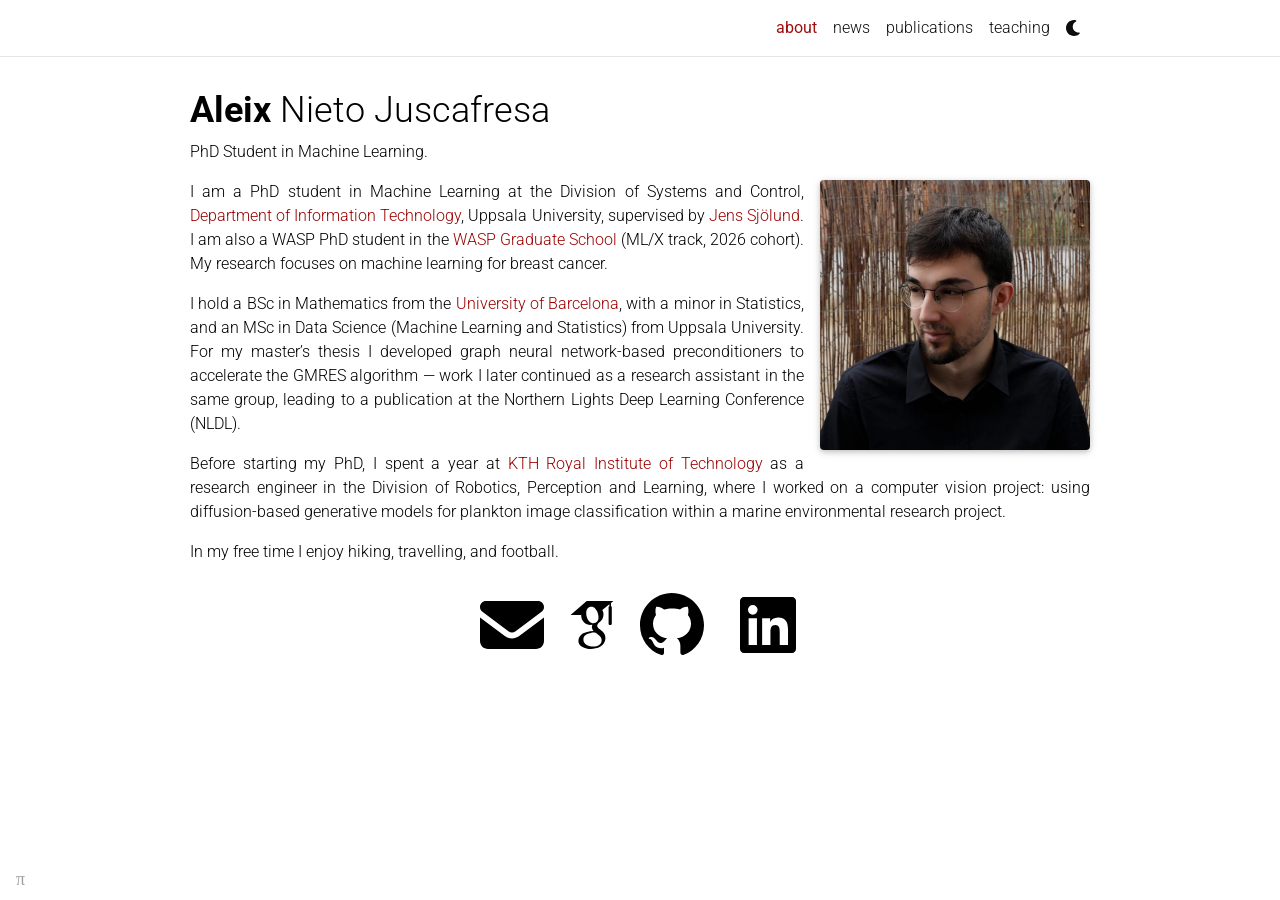
==== commit ea200778: "Fix light/dark toggle and add the π Easter egg" ====
--- a/index.html
+++ b/index.html
@@ -11,35 +11,10 @@
   <link rel="icon" type="image/png" sizes="32x32" href="[data-uri]" />
   <link rel="icon" type="image/svg+xml" href="[data-uri]" />
 
-  <script>
-    /* Theme: follows the system by default; the navbar button cycles system -> light -> dark.
-       Runs in the head so the right theme is set before first paint. */
-    (function () {
-      var root = document.documentElement;
-      var mq = window.matchMedia ? window.matchMedia("(prefers-color-scheme: dark)") : null;
-      var setting = null;
-      try { setting = localStorage.getItem("theme"); } catch (e) {}
-      if (setting !== "light" && setting !== "dark" && setting !== "system") setting = "system";
-
-      function apply() {
-        var theme = setting === "system" ? (mq && mq.matches ? "dark" : "light") : setting;
-        root.setAttribute("data-theme-setting", setting);
-        root.setAttribute("data-theme", theme);
-      }
-      window.toggleThemeSetting = function () {
-        setting = { system: "light", light: "dark", dark: "system" }[setting];
-        try { localStorage.setItem("theme", setting); } catch (e) {}
-        root.classList.add("transition");
-        window.setTimeout(function () { root.classList.remove("transition"); }, 500);
-        apply();
-      };
-
-      root.classList.add("js");
-      apply();
-      if (mq && mq.addEventListener) mq.addEventListener("change", apply);
-      else if (mq && mq.addListener) mq.addListener(apply);
-    })();
-  </script>
+  <!-- Light/dark theme, shared by every page of the site. Loaded here (not deferred) so the
+       right theme is set before the first paint. -->
+  <script src="theme.js"></script>
+  <script>document.documentElement.classList.add("js");</script>
 
   <link rel="preconnect" href="https://fonts.googleapis.com" />
   <link rel="preconnect" href="https://fonts.gstatic.com" crossorigin />
@@ -79,8 +54,12 @@
       --global-back-to-top-bg-color: rgba(255, 255, 255, 0.5);
       --global-back-to-top-text-color: #000000;
     }
-    html.transition, html.transition *, html.transition *::before, html.transition *::after {
-      transition: all 750ms !important;
+    /* Short color fade while switching theme (colors only, so nothing moves) */
+    html.theme-transition, html.theme-transition *, html.theme-transition *::before, html.theme-transition *::after {
+      transition: color 300ms ease, background-color 300ms ease, border-color 300ms ease, fill 300ms ease, box-shadow 300ms ease !important;
+    }
+    @media (prefers-reduced-motion: reduce) {
+      html.theme-transition, html.theme-transition *, html.theme-transition *::before, html.theme-transition *::after { transition: none !important; }
     }
 
     /* ---------- Base ---------- */
@@ -166,12 +145,12 @@
       color: var(--global-text-color); background-color: inherit;
     }
     #light-toggle:hover { color: var(--global-hover-color); }
+    /* Two states: the moon (go dark) is shown in light mode, the sun (go light) in dark mode */
     #light-toggle svg { display: none; height: 1em; width: 1em; fill: currentColor; overflow: visible; }
-    #light-toggle svg.icon-light { width: 1.125em; }
-    html[data-theme-setting="system"] #light-toggle .icon-system,
-    html[data-theme-setting="light"] #light-toggle .icon-light,
-    html[data-theme-setting="dark"] #light-toggle .icon-dark { display: block; }
-    html:not(.js) .toggle-container { display: none; }
+    #light-toggle svg.icon-sun { width: 1.125em; }
+    html:not([data-theme="dark"]) #light-toggle .icon-moon,
+    html[data-theme="dark"] #light-toggle .icon-sun { display: block; }
+    html:not([data-theme]) .toggle-container { display: none; }
 
     @media (min-width: 576px) {
       .navbar { flex-flow: row nowrap; justify-content: flex-start; }
@@ -208,6 +187,16 @@
     }
     #back-to-top svg { width: 20px; height: 20px; fill: currentColor; }
     #back-to-top.hidden { opacity: 0; pointer-events: none; }
+
+    /* Easter egg */
+    #pi {
+      position: fixed; left: 16px; bottom: 12px; z-index: 10;
+      font-family: "Times New Roman", Times, serif; font-size: 18px; line-height: 1;
+      color: var(--global-text-color-light); opacity: 0.75;
+      transition: opacity 0.2s, color 0.2s;
+    }
+    #pi:hover, #pi:focus-visible { color: var(--global-theme-color); opacity: 1; text-decoration: none; }
+    @media (max-width: 991.98px) { #pi { left: 3px; bottom: 8px; } }  /* stay in the side gutter, clear of the text */
 
     /* ---------- Pages ---------- */
     .view { scroll-margin-top: calc(57px + 2rem); }
@@ -302,7 +291,8 @@
   <!-- ============================================================
        HOW TO PUBLISH
        1. Keep this file named  index.html
-       2. Put it together with squared.jpg in a repo named exactly
+       2. Put it together with theme.js, squared.jpg, the ~aleix folder
+          and the empty .nojekyll file in a repo named exactly
           aleixnieto.github.io  (in the repo root)
        3. Your site goes live at  https://aleixnieto.github.io/
   ============================================================ -->
@@ -328,17 +318,9 @@
             <li class="nav-item"><a class="nav-link" href="#publications" data-view="publications">publications</a></li>
             <li class="nav-item"><a class="nav-link" href="#teaching" data-view="teaching">teaching</a></li>
             <li class="toggle-container">
-              <button id="light-toggle" type="button" title="Change theme" aria-label="Change theme">
-                <svg class="icon-system" viewBox="0 0 512 512" aria-hidden="true">
-                  <defs>
-                    <clipPath id="half-left"><rect x="-64" y="-64" width="304" height="640" /></clipPath>
-                    <clipPath id="half-right"><rect x="272" y="-64" width="304" height="640" /></clipPath>
-                  </defs>
-                  <path clip-path="url(#half-left)" d="M0 256a256 256 0 1 1 512 0 256 256 0 1 1 -512 0z" />
-                  <g clip-path="url(#half-right)"><path transform="translate(-32 0)" d="M288-32c8.4 0 16.3 4.4 20.6 11.7L364.1 72.3 468.9 46c8.2-2 16.9 .4 22.8 6.3S500 67 498 75.1l-26.3 104.7 92.7 55.5c7.2 4.3 11.7 12.2 11.7 20.6s-4.4 16.3-11.7 20.6L471.7 332.1 498 436.8c2 8.2-.4 16.9-6.3 22.8S477 468 468.9 466l-104.7-26.3-55.5 92.7c-4.3 7.2-12.2 11.7-20.6 11.7s-16.3-4.4-20.6-11.7L211.9 439.7 107.2 466c-8.2 2-16.8-.4-22.8-6.3S76 445 78 436.8l26.2-104.7-92.6-55.5C4.4 272.2 0 264.4 0 256s4.4-16.3 11.7-20.6L104.3 179.9 78 75.1c-2-8.2 .3-16.8 6.3-22.8S99 44 107.2 46l104.7 26.2 55.5-92.6 1.8-2.6c4.5-5.7 11.4-9.1 18.8-9.1zm0 144a144 144 0 1 0 0 288 144 144 0 1 0 0-288zm0 240a96 96 0 1 1 0-192 96 96 0 1 1 0 192z" /></g>
-                </svg>
-                <svg class="icon-dark" viewBox="0 0 512 512" aria-hidden="true"><path d="M256 0C114.6 0 0 114.6 0 256S114.6 512 256 512c68.8 0 131.3-27.2 177.3-71.4 7.3-7 9.4-17.9 5.3-27.1s-13.7-14.9-23.8-14.1c-4.9 .4-9.8 .6-14.8 .6-101.6 0-184-82.4-184-184 0-72.1 41.5-134.6 102.1-164.8 9.1-4.5 14.3-14.3 13.1-24.4S322.6 8.5 312.7 6.3C294.4 2.2 275.4 0 256 0z" /></svg>
-                <svg class="icon-light" viewBox="0 0 576 512" aria-hidden="true"><path d="M288-32c8.4 0 16.3 4.4 20.6 11.7L364.1 72.3 468.9 46c8.2-2 16.9 .4 22.8 6.3S500 67 498 75.1l-26.3 104.7 92.7 55.5c7.2 4.3 11.7 12.2 11.7 20.6s-4.4 16.3-11.7 20.6L471.7 332.1 498 436.8c2 8.2-.4 16.9-6.3 22.8S477 468 468.9 466l-104.7-26.3-55.5 92.7c-4.3 7.2-12.2 11.7-20.6 11.7s-16.3-4.4-20.6-11.7L211.9 439.7 107.2 466c-8.2 2-16.8-.4-22.8-6.3S76 445 78 436.8l26.2-104.7-92.6-55.5C4.4 272.2 0 264.4 0 256s4.4-16.3 11.7-20.6L104.3 179.9 78 75.1c-2-8.2 .3-16.8 6.3-22.8S99 44 107.2 46l104.7 26.2 55.5-92.6 1.8-2.6c4.5-5.7 11.4-9.1 18.8-9.1zm0 144a144 144 0 1 0 0 288 144 144 0 1 0 0-288zm0 240a96 96 0 1 1 0-192 96 96 0 1 1 0 192z" /></svg>
+              <button id="light-toggle" type="button" title="Switch to dark theme" aria-label="Switch to dark theme">
+                <svg class="icon-moon" viewBox="0 0 512 512" aria-hidden="true"><path d="M256 0C114.6 0 0 114.6 0 256S114.6 512 256 512c68.8 0 131.3-27.2 177.3-71.4 7.3-7 9.4-17.9 5.3-27.1s-13.7-14.9-23.8-14.1c-4.9 .4-9.8 .6-14.8 .6-101.6 0-184-82.4-184-184 0-72.1 41.5-134.6 102.1-164.8 9.1-4.5 14.3-14.3 13.1-24.4S322.6 8.5 312.7 6.3C294.4 2.2 275.4 0 256 0z" /></svg>
+                <svg class="icon-sun" viewBox="0 0 576 512" aria-hidden="true"><path d="M288-32c8.4 0 16.3 4.4 20.6 11.7L364.1 72.3 468.9 46c8.2-2 16.9 .4 22.8 6.3S500 67 498 75.1l-26.3 104.7 92.7 55.5c7.2 4.3 11.7 12.2 11.7 20.6s-4.4 16.3-11.7 20.6L471.7 332.1 498 436.8c2 8.2-.4 16.9-6.3 22.8S477 468 468.9 466l-104.7-26.3-55.5 92.7c-4.3 7.2-12.2 11.7-20.6 11.7s-16.3-4.4-20.6-11.7L211.9 439.7 107.2 466c-8.2 2-16.8-.4-22.8-6.3S76 445 78 436.8l26.2-104.7-92.6-55.5C4.4 272.2 0 264.4 0 256s4.4-16.3 11.7-20.6L104.3 179.9 78 75.1c-2-8.2 .3-16.8 6.3-22.8S99 44 107.2 46l104.7 26.2 55.5-92.6 1.8-2.6c4.5-5.7 11.4-9.1 18.8-9.1zm0 144a144 144 0 1 0 0 288 144 144 0 1 0 0-288zm0 240a96 96 0 1 1 0-192 96 96 0 1 1 0 192z" /></svg>
               </button>
             </li>
           </ul>
@@ -394,7 +376,7 @@
 
         <div class="social">
           <div class="contact-icons">
-            <a href="mailto:aleixnieto@gmail.com" title="Email" aria-label="Email"><svg viewBox="-64 0 640 512" aria-hidden="true"><path d="M48 64c-26.5 0-48 21.5-48 48 0 15.1 7.1 29.3 19.2 38.4l208 156c17.1 12.8 40.5 12.8 57.6 0l208-156c12.1-9.1 19.2-23.3 19.2-38.4 0-26.5-21.5-48-48-48L48 64zM0 196L0 384c0 35.3 28.7 64 64 64l384 0c35.3 0 64-28.7 64-64l0-188-198.4 148.8c-34.1 25.6-81.1 25.6-115.2 0L0 196z" /></svg></a>
+            <a href="mailto:aleix.nieto.juscafresa@it.uu.se" title="Email" aria-label="Email"><svg viewBox="-64 0 640 512" aria-hidden="true"><path d="M48 64c-26.5 0-48 21.5-48 48 0 15.1 7.1 29.3 19.2 38.4l208 156c17.1 12.8 40.5 12.8 57.6 0l208-156c12.1-9.1 19.2-23.3 19.2-38.4 0-26.5-21.5-48-48-48L48 64zM0 196L0 384c0 35.3 28.7 64 64 64l384 0c35.3 0 64-28.7 64-64l0-188-198.4 148.8c-34.1 25.6-81.1 25.6-115.2 0L0 196z" /></svg></a>
             <a href="https://scholar.google.com/citations?user=vavacbAAAAAJ&amp;hl=ca" target="_blank" rel="noopener" title="Google Scholar" aria-label="Google Scholar"><svg class="ai" viewBox="0 0 384 512" aria-hidden="true"><path d="M 343.75868,106.66243 V 79.430205 L 363.52365,63.999997 H 149.63354 L 20.476345,176.2736 h 85.656075 c -0.15534,2.12494 -0.21914,4.04644 -0.21914,6.22563 0,20.84472 7.2192,38.08662 21.67203,51.86089 14.45284,13.79702 32.25124,20.64784 53.32651,20.64784 4.92319,0 9.75059,-0.36794 14.43842,-1.02419 -2.90722,6.50082 -4.37457,12.52302 -4.37457,18.14228 0,9.87526 4.49924,20.4304 13.46715,31.6418 -39.23377,2.6705 -68.06112,9.73264 -86.43702,21.16322 -10.53108,6.49907 -19.000207,14.70396 -25.390349,24.5311 -6.390569,9.89933 -9.577754,20.51525 -9.577754,31.9616 0,9.64822 2.062375,18.33611 6.21907,26.06233 4.156694,7.7263 9.577757,14.07047 16.312223,18.98408 6.71825,4.96781 14.46899,9.10088 23.219,12.46874 8.73429,3.34378 17.40643,5.71858 26.06106,7.06258 8.62707,1.34222 17.20471,1.9985 25.70579,1.9985 13.46887,0 26.95353,-1.73428 40.54711,-5.18707 13.56165,-3.48461 26.28022,-8.64143 38.17105,-15.4927 11.85935,-6.80488 21.51545,-16.0865 28.9219,-27.7183 7.39024,-11.67998 11.09457,-24.80499 11.09457,-39.33613 0,-11.01584 -2.24964,-21.03852 -6.7502,-30.14073 -4.46864,-9.07202 -9.93785,-16.54102 -16.45271,-22.34403 -6.5008,-5.81263 -12.99987,-11.15539 -19.51512,-15.9679 -6.50083,-4.84488 -12.00021,-9.75058 -16.46884,-14.8129 -4.4848,-5.04657 -6.73444,-10.05419 -6.73444,-14.98395 0,-4.92145 1.73422,-9.67183 5.21588,-14.26559 3.45451,-4.6095 7.67376,-9.04795 12.60967,-13.30571 4.93756,-4.24944 9.87523,-8.96788 14.79665,-14.13302 4.92147,-5.14719 9.14072,-11.82739 12.60971,-20.00822 3.48467,-8.17907 5.20318,-17.44489 5.20318,-27.75679 0,-13.4527 -2.54714,-24.46065 -7.54735,-33.31348 -0.59369,-1.02243 -1.21757,-1.80338 -1.87511,-3.02225 l 56.90745,-46.672136 v 17.118526 c -7.39373,0.92969 -6.62422,5.34582 -6.62422,10.6352 v 128.66719 c 0,5.95832 4.8751,10.83382 10.83386,10.83382 h 3.98869 c 5.95835,0 10.83386,-4.87506 10.83386,-10.83382 V 117.29282 c 0,-5.27669 0.77741,-9.68801 -6.56167,-10.63039 z M 236.39865,329.14114 c 1.14099,0.7503 3.7039,2.78075 7.7184,6.03838 4.0495,3.24319 6.797,5.69582 8.26567,7.41432 1.43851,1.66381 3.5792,4.16501 6.37617,7.54734 2.81268,3.3744 4.7184,6.30394 5.71853,8.73425 1.00016,2.4767 2.01603,5.46089 3.04636,8.94556 0.98567,3.44488 1.48486,6.97595 1.48486,10.56169 0,17.04813 -6.56338,29.68007 -19.65604,37.85915 -13.125,8.18083 -28.76651,12.27368 -46.93767,12.27368 -9.18709,0 -18.2031,-1.09289 -27.06247,-3.1951 -8.84322,-2.11665 -17.31192,-5.3362 -25.39035,-9.60185 -8.07846,-4.25771 -14.57754,-10.20337 -19.50072,-17.79659 -4.93764,-7.64012 -7.40645,-16.41464 -7.40645,-26.24962 0,-10.32022 2.79692,-19.28987 8.42233,-26.90588 5.59343,-7.62564 12.93774,-13.3919 22.03208,-17.3154 9.0624,-3.94582 18.24946,-6.74232 27.56166,-8.39827 9.31221,-1.7023 18.79679,-2.555 28.43842,-2.555 4.46862,0 7.93582,0.25115 10.40465,0.69607 0.45456,0.21918 3.03188,2.07025 7.73456,5.56326 4.70401,3.46237 7.62565,5.59519 8.75047,6.38401 z m -3.35823,-100.5779 c -7.40648,8.85938 -17.73454,13.2882 -30.95363,13.2882 -11.85933,0 -22.29766,-4.76482 -31.26554,-14.31195 -8.99984,-9.52309 -15.42235,-20.32803 -19.34408,-32.43061 -3.93752,-12.10871 -5.90585,-23.98423 -5.90585,-35.648 0,-13.6942 3.59542,-25.35184 10.7809,-34.97598 7.18727,-9.64952 17.49915,-14.48477 30.93786,-14.48477 11.87507,0 22.37423,5.03825 31.43704,15.15677 9.09434,10.08482 15.60961,21.41303 19.5169,33.96799 3.92176,12.5392 5.87345,24.52979 5.87345,35.98399 0,13.44658 -3.70256,24.60984 -11.07663,33.45436 z" /></svg></a>
             <a href="https://github.com/aleixnieto" target="_blank" rel="noopener" title="GitHub" aria-label="GitHub"><svg viewBox="-64 0 640 512" aria-hidden="true"><path d="M216.5 362.5c-66-8-112.5-55.5-112.5-117 0-25 9-52 24-70-6.5-16.5-5.5-51.5 2-66 20-2.5 47 8 63 22.5 19-6 39-9 63.5-9s44.5 3 62.5 8.5c15.5-14 43-24.5 63-22 7 13.5 8 48.5 1.5 65.5 16 19 24.5 44.5 24.5 70.5 0 61.5-46.5 108-113.5 116.5 17 11 28.5 35 28.5 62.5l0 52C323 491.5 335.5 500 350.5 494 441 459.5 512 369 512 257 512 115.5 397 0 255.5 0S0 115.5 0 257c0 111 70.5 203 165.5 237.5 13.5 5 26.5-4 26.5-17.5l0-40c-7 3-16 5-24 5-33 0-52.5-18-66.5-51.5-5.5-13.5-11.5-21.5-23-23-6-.5-8-3-8-6 0-6 10-10.5 20-10.5 14.5 0 27 9 40 27.5 10 14.5 20.5 21 33 21s20.5-4.5 32-16c8.5-8.5 15-16 21-21z" /></svg></a>
             <a href="https://www.linkedin.com/in/aleixnieto" target="_blank" rel="noopener" title="LinkedIn" aria-label="LinkedIn"><svg viewBox="-96 0 640 512" aria-hidden="true"><path d="M416 32L31.9 32C14.3 32 0 46.5 0 64.3L0 447.7C0 465.5 14.3 480 31.9 480L416 480c17.6 0 32-14.5 32-32.3l0-383.4C448 46.5 433.6 32 416 32zM135.4 416l-66.4 0 0-213.8 66.5 0 0 213.8-.1 0zM102.2 96a38.5 38.5 0 1 1 0 77 38.5 38.5 0 1 1 0-77zM384.3 416l-66.4 0 0-104c0-24.8-.5-56.7-34.5-56.7-34.6 0-39.9 27-39.9 54.9l0 105.8-66.4 0 0-213.8 63.7 0 0 29.2 .9 0c8.9-16.8 30.6-34.5 62.9-34.5 67.2 0 79.7 44.3 79.7 101.9l0 117.2z" /></svg></a>
@@ -548,6 +530,11 @@
     </section>
   </main>
 
+  <!-- Easter egg: the little pi in the bottom-left corner (as in "The Net", 1995) opens the old-school
+       version of this page in ~aleix/. GitHub Pages only serves that folder if the empty .nojekyll
+       file is in the root of the repository. -->
+  <a id="pi" href="~aleix/" aria-label="Old-school version of this page">&pi;</a>
+
   <button id="back-to-top" class="hidden" type="button" aria-label="Back to top"><svg viewBox="0 0 24 24" aria-hidden="true"><path d="M7.41 15.41L12 10.83l4.59 4.58L18 14l-6-6-6 6z" /></svg></button>
 
   <script>
@@ -559,6 +546,8 @@
       var menu = document.getElementById("navbarNav");
       var progress = document.getElementById("progress");
       var backToTop = document.getElementById("back-to-top");
+      var pi = document.getElementById("pi");
+      var retro = { about: "~aleix/", news: "~aleix/news.htm", publications: "~aleix/pubs.htm", teaching: "~aleix/teaching.htm" };
 
       /* Mobile menu */
       function setMenu(open) {
@@ -568,8 +557,16 @@
       }
       toggler.addEventListener("click", function () { setMenu(!menu.classList.contains("show")); });
 
-      /* Theme toggle */
-      document.getElementById("light-toggle").addEventListener("click", function () { window.toggleThemeSetting(); });
+      /* Theme toggle (logic in theme.js) */
+      var themeButton = document.getElementById("light-toggle");
+      if (window.siteTheme) {
+        themeButton.addEventListener("click", function () { window.siteTheme.toggle(); });
+        window.siteTheme.onChange(function (theme) {
+          var label = theme === "dark" ? "Switch to light theme" : "Switch to dark theme";
+          themeButton.title = label;
+          themeButton.setAttribute("aria-label", label);
+        });
+      }
 
       /* Keep the content and the scroll bar just below the fixed navbar, as al-folio does */
       function fitNavbar() {
@@ -612,6 +609,7 @@
           if (current) links[j].setAttribute("aria-current", "page"); else links[j].removeAttribute("aria-current");
         }
         brand.hidden = id === "about";
+        pi.href = retro[id];   /* the pi opens the old-school version of the same page */
         setMenu(false);
         fitNavbar();
         window.scrollTo(0, 0);
@@ -630,6 +628,9 @@
       window.addEventListener("popstate", fromHash);
       window.addEventListener("hashchange", fromHash);
       fromHash();
+
+      /* For whoever opens the console */
+      if (window.console && console.log) console.log("Looking under the hood? Try the π in the bottom-left corner.");
     })();
   </script>
 </body>
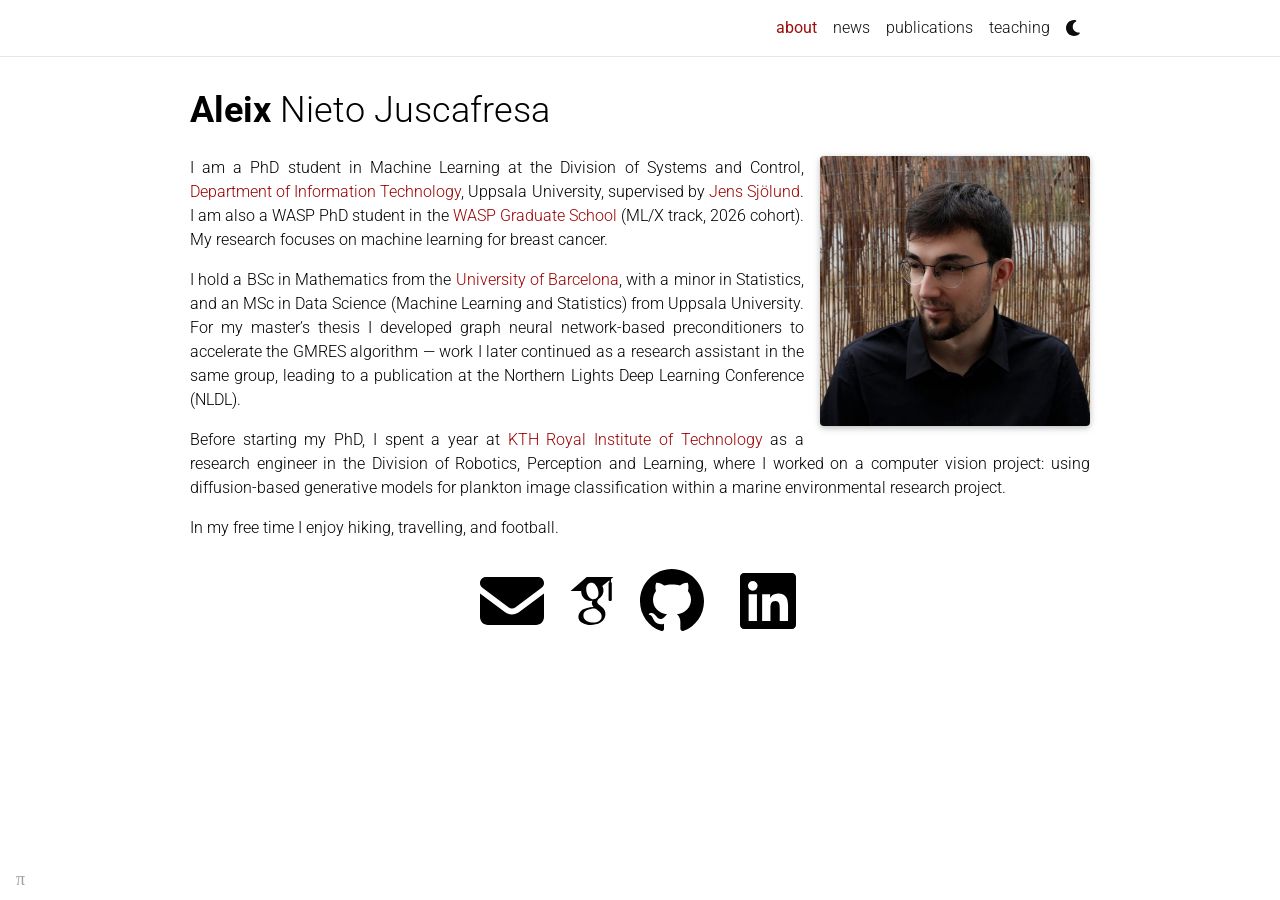
==== commit e55d794e: "Add files via upload" ====
--- a/index.html
+++ b/index.html
@@ -197,6 +197,12 @@
     }
     #pi:hover, #pi:focus-visible { color: var(--global-theme-color); opacity: 1; text-decoration: none; }
     @media (max-width: 991.98px) { #pi { left: 3px; bottom: 8px; } }  /* stay in the side gutter, clear of the text */
+    /* the beam of an old monitor switching off, after a click on the pi (see the script at the end) */
+    .crt-beam {
+      position: fixed; left: 0; right: 0; top: 50%; height: 2px; margin-top: -1px; z-index: 2147483647;
+      opacity: 0; pointer-events: none; background: #fff;
+      box-shadow: 0 0 8px 2px rgba(255, 255, 255, 0.9), 0 0 26px 7px rgba(160, 200, 255, 0.5);
+    }
 
     /* ---------- Pages ---------- */
     .view { scroll-margin-top: calc(57px + 2rem); }
@@ -206,7 +212,7 @@
     .js .view.active { display: block; }
 
     .post-description { margin-bottom: 1.5rem; }
-    #teaching .post-header { margin-bottom: 1.5rem; }
+    #about .post-header, #teaching .post-header { margin-bottom: 1.5rem; }
 
     /* About */
     .profile { width: 100%; }
@@ -233,16 +239,42 @@
     .table th { font-weight: bold; }
     .news th { white-space: nowrap; }
     .news .news-tag { display: block; font-size: 0.85rem; font-weight: 300; color: var(--global-text-color-light); }
+    /* A news item with a photo: text on the left and a thumbnail on the right. The thumbnail is as
+       tall as three lines of text (96 x 72px), so the row is spaced like every other row. With the
+       mouse over it the photo grows in place, on top of the page, and nothing else moves.
+       On phones the photo goes below the text, already at a larger size. */
+    .news .news-media { display: flex; align-items: flex-start; gap: 1.5rem; }
+    .news .news-media, .news .news-media > div { color: inherit; }
+    .news .news-media > div { flex: 1 1 auto; }
+    .news .news-photo { position: relative; flex: 0 0 96px; height: 72px; }
+    .news .news-photo img {
+      position: absolute; top: 0; right: 0; display: block; width: 96px; max-width: none; height: auto;
+      box-shadow: 0 2px 5px 0 rgba(0, 0, 0, 0.16), 0 2px 10px 0 rgba(0, 0, 0, 0.12);
+      transition: width 0.22s ease, box-shadow 0.22s ease;
+    }
+    @media (hover: hover) and (min-width: 576px) {
+      .news .news-photo:hover img {
+        width: 336px; transition-delay: 0.08s;
+        box-shadow: 0 10px 30px 0 rgba(0, 0, 0, 0.28), 0 2px 8px 0 rgba(0, 0, 0, 0.18);
+      }
+    }
+    @media (prefers-reduced-motion: reduce) { .news .news-photo img { transition: none; } }
+    @media (max-width: 575.98px) {
+      .news .news-media { flex-direction: column; gap: 0.75rem; }
+      .news .news-photo { flex: 0 0 auto; width: 100%; max-width: 260px; height: auto; margin-bottom: 0.25rem; }
+      .news .news-photo img { position: static; width: 100%; }
+    }
 
     /* Publications (timeline) */
+    .pubs { --pub-pad: 13px; }   /* space above and below each entry */
     .pub { display: grid; grid-template-columns: 48px 1fr; column-gap: 26px; }
     .pub-year {
-      padding-top: 21px; text-align: right; font-size: 0.86rem; line-height: 1.596rem;
+      padding-top: var(--pub-pad); text-align: right; font-size: 0.86rem; line-height: 1.596rem;
       color: var(--global-text-color-light); font-variant-numeric: tabular-nums;
     }
-    .pub-main { position: relative; padding: 21px 0 21px 30px; border-left: 1px solid var(--global-divider-color); }
+    .pub-main { position: relative; padding: var(--pub-pad) 0 var(--pub-pad) 30px; border-left: 1px solid var(--global-divider-color); }
     .pub-main::before {
-      content: ""; position: absolute; left: -6px; top: calc(21px + 0.798rem - 5.5px);
+      content: ""; position: absolute; left: -6px; top: calc(var(--pub-pad) + 0.798rem - 5.5px);
       width: 11px; height: 11px; border-radius: 50%; background: var(--global-theme-color);
       box-shadow: 0 0 0 4px var(--global-bg-color); transition: transform 0.25s ease;
     }
@@ -251,19 +283,30 @@
     .pub:first-child .pub-main::before { top: calc(5px + 0.798rem - 5.5px); }
     .pub:last-child .pub-main { padding-bottom: 4px; }
 
-    .pub-title { margin: 0 0 6px; font-size: 1.14rem; font-weight: 500; line-height: 1.4; letter-spacing: -0.01em; }
+    .pub-title { margin: 0 0 4px; font-size: 1.14rem; font-weight: 500; line-height: 1.4; letter-spacing: -0.01em; }
     .pub-title a { color: var(--global-text-color); }
     .pub-title a:hover { color: var(--global-theme-color); text-decoration: none; }
     .pub-authors { font-size: 0.97rem; color: var(--global-text-color-soft); }
     .pub-authors .me { font-weight: 700; color: var(--global-text-color); }
     .pub-venue { margin-top: 4px; font-size: 0.93rem; font-style: italic; color: var(--global-text-color-soft); }
-    .pub-links { display: flex; flex-wrap: wrap; gap: 9px; margin-top: 12px; }
+    .pub-links { display: flex; flex-wrap: wrap; gap: 9px; margin-top: 10px; }
     .pub-links a {
       padding: 3px 14px; font-size: 0.81rem; font-weight: 500; line-height: 1.5;
       color: var(--global-theme-color); border: 1px solid var(--global-line-strong); border-radius: 999px;
       transition: color 0.15s ease, border-color 0.15s ease, background-color 0.15s ease, transform 0.18s ease;
     }
     .pub-links a:hover { border-color: var(--global-theme-color); background-color: var(--global-theme-soft); text-decoration: none; transform: translateY(-1px); }
+
+    /* Once the page is at its full width (930px), the links sit to the right of the authors and
+       venue instead of on a line of their own. Each entry is a line shorter, so more of the list
+       fits on one screen. Below that width the links stay under the text. A long row of links
+       wraps onto a second line, still right-aligned. */
+    @media (min-width: 930px) {
+      .pub-main { display: grid; grid-template-columns: minmax(0, 1fr) auto; column-gap: 1.25rem; align-items: center; }
+      .pub-title { grid-column: 1 / -1; }
+      .pub-authors, .pub-venue { grid-column: 1; }
+      .pub-links { grid-column: 2; grid-row: 2 / span 2; justify-content: flex-end; max-width: 23rem; margin-top: 0; }
+    }
 
     @media (max-width: 575.98px) {
       .pub { grid-template-columns: 1fr; padding-bottom: 22px; border-bottom: 1px solid var(--global-divider-color); }
@@ -283,6 +326,18 @@
     .courses-head + .courses { margin-top: 0; }
     .course-item { margin-bottom: 0.6rem; }
     .course-title { margin: 0; font-size: 1.1rem; font-weight: 400; line-height: 1.3; }
+    /* Each title leads to the course page at uu.se. The small arrow marks it as a link out. */
+    .course-title a, .course-title a span { color: var(--global-text-color); }
+    .course-title a:hover, .course-title a:hover span,
+    .course-title a:focus-visible, .course-title a:focus-visible span { color: var(--global-theme-color); text-decoration: none; }
+    .course-title .nw { white-space: nowrap; }   /* keeps the arrow on the same line as the last word */
+    .course-title .ext {
+      width: 0.6em; height: 0.6em; margin-left: 0.4em; vertical-align: 0.02em; overflow: visible;
+      fill: none; stroke: var(--global-text-color-light); stroke-width: 1.4; stroke-linecap: round; stroke-linejoin: round;
+      transition: transform 0.18s ease, stroke 0.18s ease;
+    }
+    .course-title a:hover .ext, .course-title a:focus-visible .ext { stroke: var(--global-theme-color); transform: translate(2px, -2px); }
+    @media (prefers-reduced-motion: reduce) { .course-title .ext { transition: none; } }
     .course-meta { margin: 0; font-size: 0.85rem; line-height: 1.35; color: var(--global-text-color-light); }
     .course-meta.grad { color: var(--global-theme-color); }
   </style>
@@ -335,7 +390,6 @@
     <section class="view post active" id="about">
       <header class="post-header">
         <h1 class="post-title"><span class="font-weight-bold">Aleix</span> Nieto Juscafresa</h1>
-        <p class="desc">PhD Student in Machine Learning.</p>
       </header>
 
       <article>
@@ -395,10 +449,21 @@
       <article>
         <div class="news">
           <table class="table table-sm table-borderless">
+            <!-- Sep 2026 -->
+            <tr>
+              <th scope="row" style="width: 20%">Sep 2026<span class="news-tag">Study Trip</span></th>
+              <td>
+                <div class="news-media">
+                  <div>Went to Boston and New York on a WASP study trip. Presented a <a href="MIT_poster.pdf" target="_blank" rel="noopener">poster</a> on realistic breast phantoms and multimodal AI for breast cancer at MIT, and visited the MIT Media Lab, Boston University, NYU and Columbia University.</div>
+                  <a class="news-photo" href="MIT_poster_photo.jpg" target="_blank" rel="noopener"><img class="rounded" src="MIT_poster_photo_thumb.jpg" width="720" height="540" alt="Aleix Nieto Juscafresa next to his poster" /></a>
+                </div>
+              </td>
+            </tr>
+
             <!-- Jul 2026 -->
             <tr>
               <th scope="row" style="width: 20%">Jul 2026<span class="news-tag">Summer School</span></th>
-              <td>Attending the <a href="https://www.ellismcr.org/" target="_blank" rel="noopener">ELLIS Summer School on Machine Learning for Healthcare and Biology</a> in Manchester (7&ndash;9 July).</td>
+              <td>Attended the <a href="https://www.ellismcr.org/" target="_blank" rel="noopener">ELLIS Summer School on Machine Learning for Healthcare and Biology</a> in Manchester (7&ndash;9 July).</td>
             </tr>
 
             <!-- Jun 2026 -->
@@ -510,19 +575,19 @@
         <h2 class="courses-head">Courses</h2>
         <div class="courses">
           <div class="course-item">
-            <h3 class="course-title">Advanced Probabilistic Machine Learning</h3>
+            <h3 class="course-title"><a href="https://www.uu.se/en/study/course?query=1RT705" target="_blank" rel="noopener" title="Course page at Uppsala University">Advanced Probabilistic Machine <span class="nw">Learning<svg class="ext" viewBox="0 0 12 12" aria-hidden="true"><path d="M3 9l6-6M4.2 3H9v4.8" /></svg></span></a></h3>
             <p class="course-meta grad">Graduate</p>
           </div>
           <div class="course-item">
-            <h3 class="course-title">Statistical Machine Learning</h3>
+            <h3 class="course-title"><a href="https://www.uu.se/en/study/course?query=1RT700" target="_blank" rel="noopener" title="Course page at Uppsala University">Statistical Machine <span class="nw">Learning<svg class="ext" viewBox="0 0 12 12" aria-hidden="true"><path d="M3 9l6-6M4.2 3H9v4.8" /></svg></span></a></h3>
             <p class="course-meta grad">Graduate</p>
           </div>
           <div class="course-item">
-            <h3 class="course-title">Introduction to Machine Learning</h3>
+            <h3 class="course-title"><a href="https://www.uu.se/en/study/course?query=1DL034" target="_blank" rel="noopener" title="Course page at Uppsala University">Introduction to Machine <span class="nw">Learning<svg class="ext" viewBox="0 0 12 12" aria-hidden="true"><path d="M3 9l6-6M4.2 3H9v4.8" /></svg></span></a></h3>
             <p class="course-meta">Undergraduate</p>
           </div>
           <div class="course-item">
-            <h3 class="course-title">Scientific Computing for Data Analysis</h3>
+            <h3 class="course-title"><a href="https://www.uu.se/en/study/course?query=1TD352" target="_blank" rel="noopener" title="Course page at Uppsala University">Scientific Computing for Data <span class="nw">Analysis<svg class="ext" viewBox="0 0 12 12" aria-hidden="true"><path d="M3 9l6-6M4.2 3H9v4.8" /></svg></span></a></h3>
             <p class="course-meta">Undergraduate</p>
           </div>
         </div>
@@ -629,6 +694,51 @@
       window.addEventListener("hashchange", fromHash);
       fromHash();
 
+      /* The pi: this page switches off like an old monitor, then the old-school page boots (~aleix/retro.js) */
+      var undoOff = null;
+      pi.addEventListener("click", function (e) {
+        if (e.button !== 0 || e.metaKey || e.ctrlKey || e.shiftKey || e.altKey) return;   /* new tab or window: just open it */
+        if (!document.body.animate || (window.matchMedia && window.matchMedia("(prefers-reduced-motion: reduce)").matches)) return;
+        e.preventDefault();
+        try { sessionStorage.setItem("aleix95-boot", "1"); } catch (err) {}
+        var href = pi.href;
+        undoOff = switchOff(function () { location.href = href; });
+      });
+      window.addEventListener("pageshow", function () { if (undoOff) { undoOff(); undoOff = null; } });   /* back from 1997 */
+      function switchOff(then) {
+        var body = document.body, root = document.documentElement, kept = [];
+        function keep(el) { kept.push([el, el.getAttribute("style")]); }
+        keep(body); keep(root);
+        body.style.minHeight = "100vh";
+        var b = body.getBoundingClientRect();
+        [navbar, progress, pi, backToTop].forEach(function (el) {   /* pin the fixed bits where they are, or they would jump */
+          if (!el || getComputedStyle(el).position !== "fixed") return;
+          var r = el.getBoundingClientRect();
+          keep(el);
+          el.style.position = "absolute"; el.style.margin = "0"; el.style.right = "auto"; el.style.bottom = "auto";
+          el.style.left = (r.left - b.left) + "px"; el.style.top = (r.top - b.top) + "px"; el.style.width = r.width + "px";
+        });
+        root.style.background = "#000";
+        body.style.transformOrigin = "50% " + (window.innerHeight / 2 - b.top) + "px";
+        var beam = document.createElement("div");
+        beam.className = "crt-beam";
+        root.appendChild(beam);
+        var o = { duration: 440, easing: "ease-in", fill: "forwards" };
+        var squeeze = body.animate([
+          { transform: "scale(1, 1)", filter: "brightness(1)" },
+          { transform: "scale(1, 0.006)", filter: "brightness(2.5)", offset: 0.55 },
+          { transform: "scale(0.002, 0.006)", filter: "brightness(4)" }], o);
+        var glow = beam.animate([
+          { opacity: 0, transform: "scaleX(1)" }, { opacity: 0, transform: "scaleX(1)", offset: 0.45 },
+          { opacity: 1, transform: "scaleX(1)", offset: 0.55 }, { opacity: 1, transform: "scaleX(0.004)", offset: 0.93 },
+          { opacity: 0, transform: "scaleX(0)" }], o);
+        glow.onfinish = then;
+        return function () {
+          squeeze.cancel(); glow.cancel(); root.removeChild(beam);
+          kept.forEach(function (k) { if (k[1] === null) k[0].removeAttribute("style"); else k[0].setAttribute("style", k[1]); });
+        };
+      }
+
       /* For whoever opens the console */
       if (window.console && console.log) console.log("Looking under the hood? Try the π in the bottom-left corner.");
     })();
